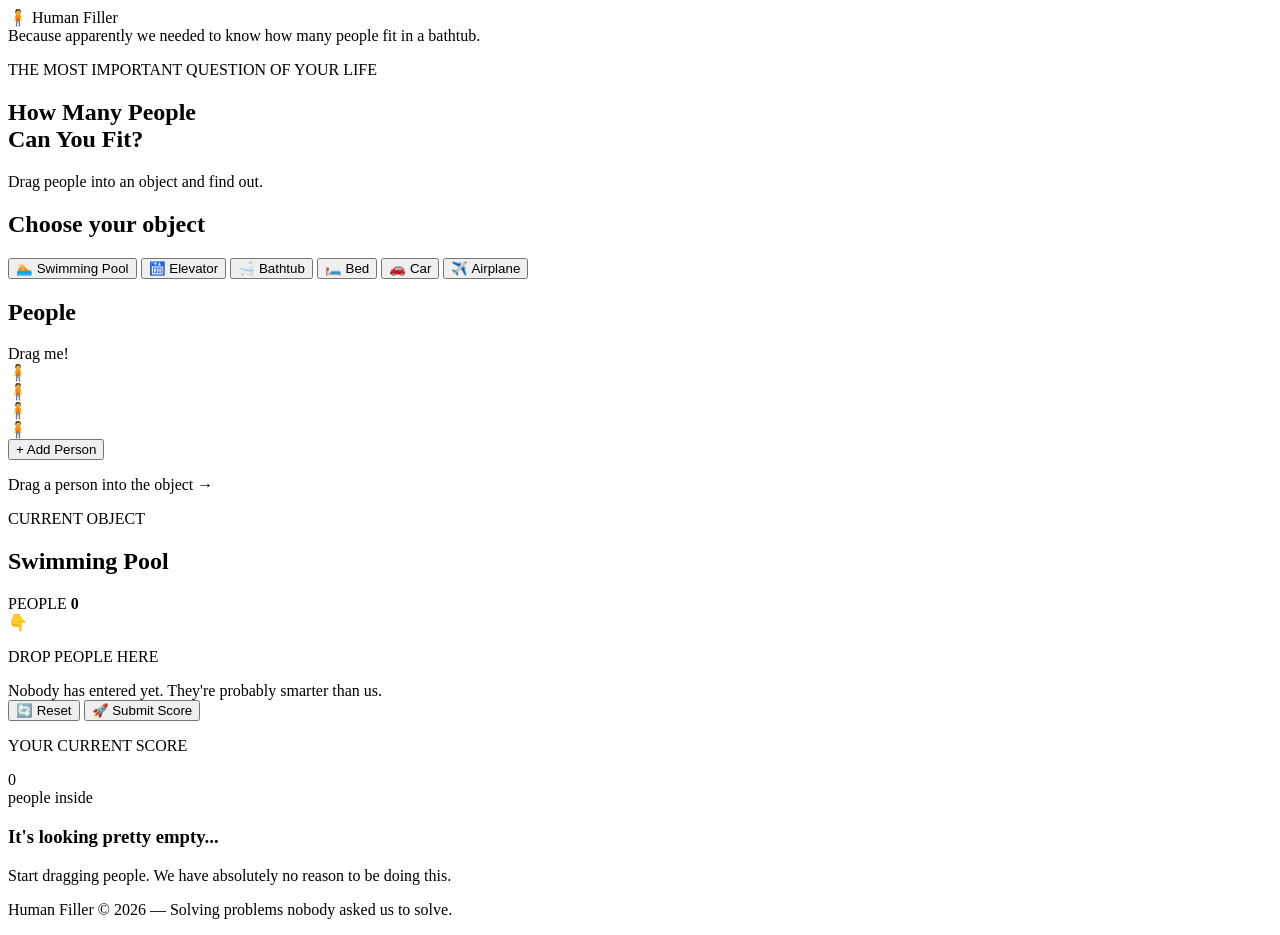
==== frontend/index.html @ 03ae2d6f "html" ====
<!DOCTYPE html>
<html lang="en">

<head>
    <meta charset="UTF-8">
    <meta name="viewport" content="width=device-width, initial-scale=1.0">

    <title>Human Filler</title>

    <!-- Google Font -->
    <link rel="preconnect" href="https://fonts.googleapis.com">
    <link rel="preconnect" href="https://fonts.gstatic.com" crossorigin>
    <link
        href="https://fonts.googleapis.com/css2?family=Baloo+2:wght@400;500;600;700;800&display=swap"
        rel="stylesheet"
    >

    <!-- Our CSS -->
    <link rel="stylesheet" href="css/style.css">
</head>

<body>

    <!-- ================= HEADER ================= -->

    <header class="header">

        <div class="logo">
            🧍 Human Filler
        </div>

        <div class="tagline">
            Because apparently we needed to know how many people fit in a bathtub.
        </div>

    </header>


    <!-- ================= MAIN CONTENT ================= -->

    <main class="main-container">


        <!-- ===== TITLE SECTION ===== -->

        <section class="hero">

            <p class="small-title">THE MOST IMPORTANT QUESTION OF YOUR LIFE</p>

            <h1>
                How Many People<br>
                Can You Fit?
            </h1>

            <p class="subtitle">
                Drag people into an object and find out.
            </p>

        </section>


        <!-- ===== OBJECT SELECTION ===== -->

        <section class="object-selection">

            <h2>Choose your object</h2>

            <div class="object-buttons">

                <button class="object-btn active" data-object="pool">
                    🏊
                    <span>Swimming Pool</span>
                </button>

                <button class="object-btn" data-object="elevator">
                    🛗
                    <span>Elevator</span>
                </button>

                <button class="object-btn" data-object="bathtub">
                    🛁
                    <span>Bathtub</span>
                </button>

                <button class="object-btn" data-object="bed">
                    🛏️
                    <span>Bed</span>
                </button>

                <button class="object-btn" data-object="car">
                    🚗
                    <span>Car</span>
                </button>

                <button class="object-btn" data-object="airplane">
                    ✈️
                    <span>Airplane</span>
                </button>

            </div>

        </section>


        <!-- ===== GAME AREA ===== -->

        <section class="game-area">


            <!-- ===== PEOPLE PANEL ===== -->

            <div class="people-panel">

                <div class="panel-title">

                    <h2>People</h2>

                    <span class="drag-hint">
                        Drag me!
                    </span>

                </div>


                <!-- Person to drag -->

                <div class="people-container">

                    <div class="person draggable" draggable="true">
                        🧍
                    </div>

                    <div class="person draggable" draggable="true">
                        🧍
                    </div>

                    <div class="person draggable" draggable="true">
                        🧍
                    </div>

                    <div class="person draggable" draggable="true">
                        🧍
                    </div>

                </div>


                <!-- Add more people -->

                <button id="addPersonBtn" class="add-person-btn">
                    + Add Person
                </button>

                <p class="panel-info">
                    Drag a person into the object →
                </p>

            </div>


            <!-- ===== OBJECT / DROP AREA ===== -->

            <div class="object-panel">

                <div class="object-header">

                    <div>
                        <p class="object-label">CURRENT OBJECT</p>

                        <h2 id="objectName">
                            Swimming Pool
                        </h2>
                    </div>

                    <div class="capacity">
                        <span>PEOPLE</span>
                        <strong id="peopleCount">0</strong>
                    </div>

                </div>


                <!-- DROP ZONE -->

                <div
                    id="dropZone"
                    class="drop-zone pool"
                >

                    <div class="drop-message">

                        <div class="drop-icon">
                            👇
                        </div>

                        <p>
                            DROP PEOPLE HERE
                        </p>

                    </div>

                </div>


                <!-- Status message -->

                <div id="statusMessage" class="status-message">
                    Nobody has entered yet. They're probably smarter than us.
                </div>


                <!-- Controls -->

                <div class="controls">

                    <button id="resetBtn" class="reset-btn">
                        🔄 Reset
                    </button>

                    <button id="submitBtn" class="submit-btn">
                        🚀 Submit Score
                    </button>

                </div>

            </div>

        </section>


        <!-- ===== SCORE SECTION ===== -->

        <section class="score-section">

            <div class="score-card">

                <p>YOUR CURRENT SCORE</p>

                <div class="big-number" id="score">
                    0
                </div>

                <span>people inside</span>

            </div>


            <div class="score-comment">

                <h3 id="scoreTitle">
                    It's looking pretty empty...
                </h3>

                <p id="scoreDescription">
                    Start dragging people. We have absolutely no reason to be doing this.
                </p>

            </div>

        </section>


    </main>


    <!-- ================= FOOTER ================= -->

    <footer class="footer">

        <p>
            Human Filler © 2026 — Solving problems nobody asked us to solve.
        </p>

    </footer>


    <!-- Our JavaScript -->
    <script src="js/main.js"></script>

</body>

</html>
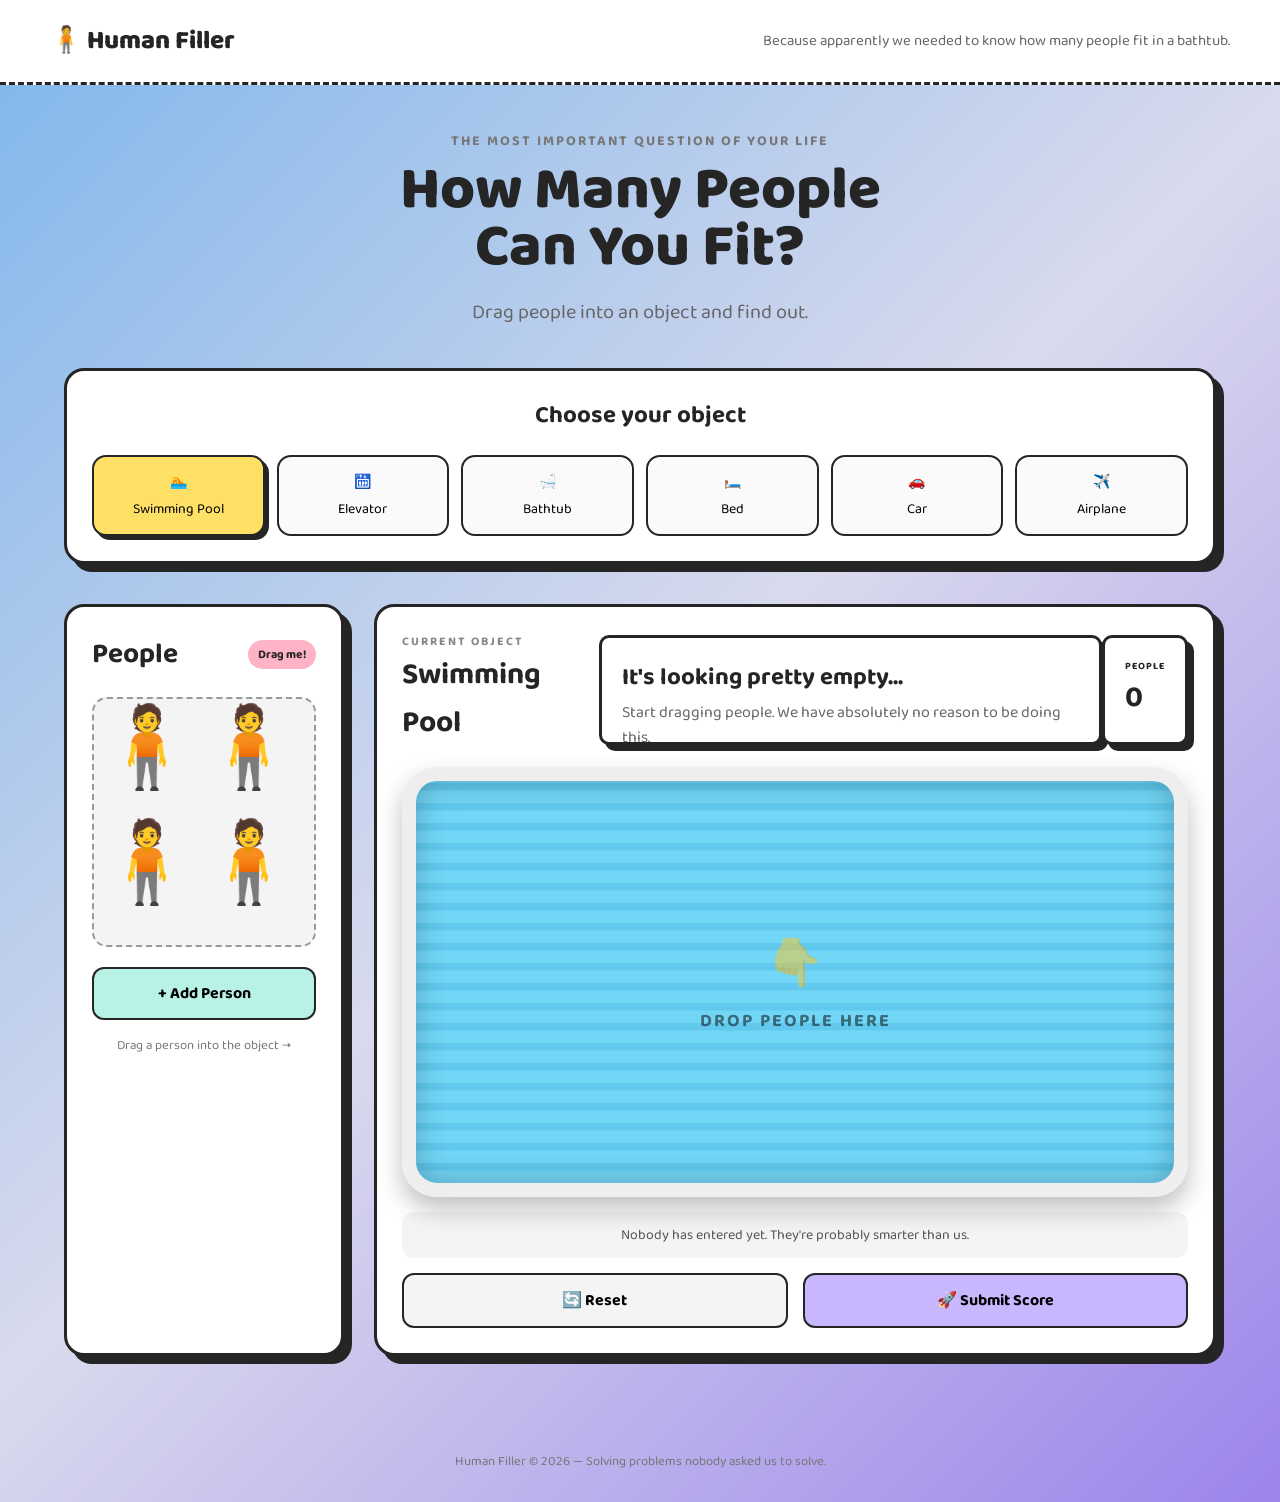
==== commit aa714f6d: "design" ====
--- a/frontend/index.html
+++ b/frontend/index.html
@@ -172,6 +172,17 @@
                         </h2>
                     </div>
 
+            <div class="score-comment">
+
+                <h3 id="scoreTitle">
+                    It's looking pretty empty...
+                </h3>
+
+                <p id="scoreDescription">
+                    Start dragging people. We have absolutely no reason to be doing this.
+                </p>
+
+            </div>
                     <div class="capacity">
                         <span>PEOPLE</span>
                         <strong id="peopleCount">0</strong>
@@ -228,37 +239,7 @@
         </section>
 
 
-        <!-- ===== SCORE SECTION ===== -->
-
-        <section class="score-section">
-
-            <div class="score-card">
-
-                <p>YOUR CURRENT SCORE</p>
-
-                <div class="big-number" id="score">
-                    0
-                </div>
-
-                <span>people inside</span>
-
-            </div>
-
-
-            <div class="score-comment">
-
-                <h3 id="scoreTitle">
-                    It's looking pretty empty...
-                </h3>
-
-                <p id="scoreDescription">
-                    Start dragging people. We have absolutely no reason to be doing this.
-                </p>
-
-            </div>
-
-        </section>
-
+       
 
     </main>
 
--- a/frontend/css/style.css
+++ b/frontend/css/style.css
@@ -0,0 +1,1063 @@
+/* =========================================
+   BASIC RESET
+========================================= */
+
+* {
+    margin: 0;
+    padding: 0;
+    box-sizing: border-box;
+}
+
+body {
+    font-family: 'Baloo 2', cursive;
+    background: linear-gradient(135deg, #7eb6eb, #d9daed, #9c84eb);
+    min-height: 100vh;
+    color: #252525;
+}
+
+
+/* =========================================
+   HEADER
+========================================= */
+
+.header {
+    width: 100%;
+    padding: 20px 50px;
+
+    display: flex;
+    justify-content: space-between;
+    align-items: center;
+
+    background: white;
+    border-bottom: 3px dashed #252525;
+
+    position: relative;
+    z-index: 10;
+}
+
+.logo {
+    font-size: 26px;
+    font-weight: 800;
+}
+
+.tagline {
+    font-size: 15px;
+    color: #666;
+}
+
+
+/* =========================================
+   MAIN CONTAINER
+========================================= */
+
+.main-container {
+    width: 90%;
+    max-width: 1200px;
+    margin: auto;
+    padding: 45px 0;
+}
+
+
+/* =========================================
+   HERO SECTION
+========================================= */
+
+.hero {
+    text-align: center;
+    margin-bottom: 40px;
+}
+
+.small-title {
+    font-size: 14px;
+    font-weight: 700;
+    letter-spacing: 2px;
+    color: #777;
+    margin-bottom: 10px;
+}
+
+.hero h1 {
+    font-size: 60px;
+    line-height: 0.95;
+    font-weight: 800;
+    margin-bottom: 20px;
+}
+
+.subtitle {
+    font-size: 20px;
+    color: #666;
+}
+
+
+/* =========================================
+   OBJECT SELECTION
+========================================= */
+
+.object-selection {
+    background: white;
+    padding: 25px;
+    border: 3px solid #252525;
+    border-radius: 20px;
+
+    box-shadow: 8px 8px 0 #252525;
+
+    margin-bottom: 40px;
+}
+
+.object-selection h2 {
+    text-align: center;
+    margin-bottom: 20px;
+    font-size: 24px;
+}
+
+.object-buttons {
+    display: grid;
+    grid-template-columns: repeat(6, 1fr);
+    gap: 12px;
+}
+
+.object-btn {
+    border: 2px solid #252525;
+    background: #fafafa;
+
+    border-radius: 14px;
+    padding: 14px 8px;
+
+    cursor: pointer;
+
+    display: flex;
+    flex-direction: column;
+    align-items: center;
+    gap: 5px;
+
+    font-family: inherit;
+    font-size: 14px;
+
+    transition: all 0.2s ease;
+}
+
+.object-btn:hover {
+    transform: translateY(-4px);
+    box-shadow: 4px 4px 0 #252525;
+}
+
+.object-btn.active {
+    background: #ffe066;
+    box-shadow: 4px 4px 0 #252525;
+}
+
+.object-btn:first-letter {
+    font-size: 28px;
+}
+
+
+/* =========================================
+   GAME AREA
+========================================= */
+
+.game-area {
+    display: grid;
+    grid-template-columns: 280px 1fr;
+    gap: 30px;
+
+    align-items: stretch;
+}
+
+
+/* =========================================
+   PEOPLE PANEL
+========================================= */
+
+.people-panel {
+    background: white;
+
+    border: 3px solid #252525;
+    border-radius: 20px;
+
+    padding: 25px;
+
+    box-shadow: 8px 8px 0 #252525;
+}
+
+.panel-title {
+    display: flex;
+    justify-content: space-between;
+    align-items: center;
+
+    margin-bottom: 20px;
+}
+
+.panel-title h2 {
+    font-size: 28px;
+}
+
+.drag-hint {
+    background: #ffb3c6;
+    padding: 5px 10px;
+
+    border-radius: 20px;
+
+    font-size: 12px;
+    font-weight: 700;
+}
+
+
+/* =========================================
+   PEOPLE CONTAINER
+========================================= */
+
+.people-container {
+    min-height: 250px;
+
+    display: grid;
+    grid-template-columns: repeat(2, 1fr);
+    gap: 15px;
+
+    padding: 15px;
+
+    background: #f4f4f4;
+
+    border: 2px dashed #999;
+    border-radius: 15px;
+
+    margin-bottom: 20px;
+}
+
+
+/* =========================================
+   PERSON
+========================================= */
+
+.person {
+    width: 75px;
+    height: 75px;
+
+    background: transparent;
+
+    border: none;
+    border: radius 0;;
+
+    display: flex;
+    justify-content: center;
+    align-items: center;
+
+    font-size: 80px;
+
+    cursor: grab;
+
+    user-select: none;
+
+    transition: transform 0.15s ease;
+}
+
+.person:hover {
+    transform: scale(1.1) rotate(-5deg);
+}
+
+.person:active {
+    cursor: grabbing;
+    transform: scale(1.15);
+}
+
+
+/* =========================================
+   ADD PERSON BUTTON
+========================================= */
+
+.add-person-btn {
+    width: 100%;
+
+    padding: 12px;
+
+    border: 2px solid #252525;
+    border-radius: 12px;
+
+    background: #b8f2e6;
+
+    font-family: inherit;
+    font-size: 16px;
+    font-weight: 700;
+
+    cursor: pointer;
+
+    transition: all 0.2s ease;
+}
+
+.add-person-btn:hover {
+    transform: translateY(-3px);
+    box-shadow: 3px 3px 0 #252525;
+}
+
+.panel-info {
+    text-align: center;
+
+    margin-top: 15px;
+
+    font-size: 13px;
+    color: #777;
+}
+
+
+/* =========================================
+   OBJECT PANEL
+========================================= */
+
+.object-panel {
+    background: white;
+
+    border: 3px solid #252525;
+    border-radius: 20px;
+
+    padding: 25px;
+
+    box-shadow: 8px 8px 0 #252525;
+}
+
+
+/* =========================================
+   OBJECT HEADER
+========================================= */
+
+.object-header {
+    display: flex;
+    justify-content: space-between;
+    align-items: center;
+
+    margin-bottom: 20px;
+}
+
+.object-label {
+    font-size: 12px;
+    letter-spacing: 2px;
+    color: #888;
+    font-weight: 700;
+}
+
+.object-header h2 {
+    font-size: 30px;
+}
+
+
+/* =========================================
+   PEOPLE COUNTER
+========================================= */
+
+.capacity {
+
+ background: white;
+
+    border: 3px solid #252525;
+    border-radius: 10px;
+
+    padding: 20px;
+
+    box-shadow: 6px 6px 0 #252525;
+}
+.capacity span {
+    display: block;
+
+    font-size: 10px;
+    font-weight: 700;
+    letter-spacing: 1px;
+}
+
+.capacity strong {
+    font-size: 30px;
+}
+
+/* =========================================
+   DROP ZONE - BASE
+========================================= */
+
+.drop-zone {
+    width: 100%;
+    height: 430px;
+
+    border: 4px dashed #252525;
+    border-radius: 20px;
+
+    position: relative;
+    overflow: hidden;
+
+    display: flex;
+    justify-content: center;
+    align-items: center;
+
+    transition: all 0.3s ease;
+}
+
+
+/* =========================================
+   SWIMMING POOL
+========================================= */
+
+
+.drop-zone.pool {
+    width: 100%;
+    height: 430px;
+
+    margin: auto;
+
+    position: relative;
+    overflow: hidden;
+
+    /* Pool water */
+    background:
+        repeating-linear-gradient(
+            0deg,
+            #65d4f5 0px,
+            #65d4f5 12px,
+            #4fc4e8 13px,
+            #4fc4e8 20px
+        );
+
+    /* Pool edge */
+    border: 14px solid #eeeeee;
+
+    border-radius: 35px;
+
+    /* Depth + raised pool edge */
+    box-shadow:
+        inset 0 0 30px rgba(0, 0, 0, 0.25),
+        0 12px 25px rgba(0, 0, 0, 0.25);
+}
+
+/* =========================================
+   ELEVATOR
+========================================= */
+
+.drop-zone.elevator {
+    width: 280px;
+    height: 430px;
+
+    margin: auto;
+
+    position: relative;
+    overflow: hidden;
+
+    /* Interior of elevator */
+    background:
+        linear-gradient(
+            90deg,
+            #777 0%,
+            #d8d8d8 12%,
+            #f1f1f1 50%,
+            #d8d8d8 88%,
+            #777 100%
+        );
+
+    border: 8px solid #555;
+    border-radius: 10px;
+
+    box-shadow:
+        inset 0 0 30px rgba(0, 0, 0, 0.35),
+        0 10px 20px rgba(0, 0, 0, 0.25);
+}
+
+
+/* Elevator ceiling */
+
+.drop-zone.elevator .drop-icon {
+    position: relative;
+    z-index: 5;
+}
+
+
+/* =========================================
+   BATHTUB
+========================================= */
+
+.drop-zone.bathtub {
+    width: 500px;
+    height: 230px;
+
+    margin: auto;
+
+    /* White ceramic tub */
+    background: linear-gradient(
+        180deg,
+        #ffffff 0%,
+        #f5f5f5 55%,
+        #dcdcdc 100%
+    );
+
+    /* Bathtub shape */
+    border: 8px solid #c8c8c8;
+    border-radius: 90px 90px 35px 35px;
+
+    /* Make it look raised */
+    box-shadow:
+        inset 0 -25px 30px rgba(0, 0, 0, 0.12),
+        0 10px 20px rgba(0, 0, 0, 0.2);
+
+    position: relative;
+}
+
+/* =========================================
+   BED
+========================================= */
+
+.drop-zone.bed {
+    width: 520px;
+    height: 480px;
+
+    margin: auto;
+
+    position: relative;
+    overflow: hidden;
+
+    /* Mattress */
+    background: linear-gradient(
+        180deg,
+        #fff8ff 0%,
+        #ead5f2 70%,
+        #d1afd9 100%
+    );
+
+    border: 10px solid #8b5a72;
+
+    border-radius: 25px 25px 15px 15px;
+
+    box-shadow:
+        inset 0 -20px 25px rgba(0, 0, 0, 0.12),
+        0 12px 20px rgba(0, 0, 0, 0.25);
+}
+
+
+/* Headboard */
+
+.drop-zone.bed::before {
+    content: "";
+
+    position: absolute;
+
+    top: 0;
+    left: 0;
+    right: 0;
+
+    height: 55px;
+
+    background: linear-gradient(
+        180deg,
+        #9d6b82,
+        #75485e
+    );
+
+    border-radius: 15px 15px 5px 5px;
+
+    box-shadow:
+        inset 0 -5px 8px rgba(0, 0, 0, 0.2);
+
+    z-index: 1;
+}
+/* =========================================
+   TWO PILLOWS
+========================================= */
+
+.drop-zone.bed::after {
+    content: "";
+
+    position: absolute;
+
+    top: 80px;
+    left: 50px;
+
+    width: 180px;
+    height: 80px;
+
+    background: linear-gradient(
+        180deg,
+        #ffffff,
+        #ffffff
+    );
+
+    border-radius: 25px;
+
+    box-shadow:
+        225px 0 0 #ffffff,
+        225px 5px 10px rgba(0, 0, 0, 0.15),
+        0 5px 10px rgba(0, 0, 0, 0.15);
+
+    z-index: 1;
+}
+
+/* =========================================
+   CAR
+========================================= */
+
+.drop-zone.car {
+    width: 550px;
+    height: 240px;
+
+    margin: auto;
+
+    position: relative;
+    overflow: hidden;
+
+    /* Car body */
+    background: linear-gradient(
+        180deg,
+        #e53935 0%,
+        #c62828 60%,
+        #8e1b1b 100%
+    );
+
+    border: 6px solid #5f1111;
+
+    border-radius: 100px 100px 35px 35px;
+
+    box-shadow:
+        inset 0 -20px 25px rgba(0, 0, 0, 0.2),
+        0 12px 20px rgba(0, 0, 0, 0.3);
+}
+
+
+/* =========================================
+   TWO CAR WINDOWS
+========================================= */
+
+.drop-zone.car::before {
+    content: "";
+
+    position: absolute;
+
+    top: 25px;
+    left: 105px;
+
+    width: 310px;
+    height: 85px;
+
+    /* Two windows */
+    background:
+        linear-gradient(
+            90deg,
+            #4c91a8 0%,
+            #bdefff 45%,
+            #bdefff 48%,
+            transparent 48%,
+            transparent 52%,
+            #bdefff 52%,
+            #bdefff 55%,
+            #4c91a8 100%
+        );
+
+    border: 5px solid #333;
+
+    border-radius: 55px 55px 10px 10px;
+
+    box-shadow:
+        inset 0 5px 10px rgba(255, 255, 255, 0.5);
+
+    z-index: 2;
+}
+
+
+/* =========================================
+   TWO CAR WHEELS
+========================================= */
+
+.drop-zone.car::after {
+    content: "";
+
+    position: absolute;
+
+    left: 55px;
+    bottom: -20px;
+
+    width: 440px;
+    height: 75px;
+
+    background:
+
+        /* LEFT WHEEL */
+        radial-gradient(
+            circle at 37px 37px,
+            #bdbdbd 0px,
+            #bdbdbd 10px,
+            #444 11px,
+            #444 27px,
+            #111 28px,
+            #111 37px,
+            transparent 38px
+        ),
+
+        /* RIGHT WHEEL */
+        radial-gradient(
+            circle at 402px 37px,
+            #bdbdbd 0px,
+            #bdbdbd 10px,
+            #444 11px,
+            #444 27px,
+            #111 28px,
+            #111 37px,
+            transparent 38px
+        );
+
+    z-index: 3;
+}
+/* =========================================
+   AIRPLANE
+========================================= */
+
+.drop-zone.airplane {
+    width: 650px;
+    max-width: 100%;
+    height: 300px;
+
+    margin: auto;
+
+    position: relative;
+    overflow:hidden;
+
+    /* Airplane body */
+    background: linear-gradient(
+        180deg,
+        #ffffff 0%,
+        #f5f5f5 55%,
+        #d5d5d5 100%
+    );
+
+    border: 6px solid #707070;
+
+    /* Rounded airplane fuselage */
+    border-radius: 150px 150px 45px 45px;
+
+    box-shadow:
+        inset 0 -20px 30px rgba(0, 0, 0, 0.15),
+        0 12px 25px rgba(0, 0, 0, 0.25);
+}
+
+.airplane-window {
+    position: absolute;
+    top: 25px;
+    width: 55px;
+    height: 40px;
+
+    background: linear-gradient(
+        135deg,
+        #d9f7ff,
+        #64b6d1 55%,
+        #347c95
+    );
+
+    border: 4px solid #555;
+    border-radius: 50%;
+
+    box-shadow:
+        inset 3px 3px 5px rgba(255, 255, 255, 0.7);
+
+    z-index: 3;
+}
+
+.window-1 { left: 45px; }
+.window-2 { left: 115px; }
+.window-3 { left: 185px; }
+.window-4 { left: 255px; }
+.window-5 { left: 325px; }
+.window-6 { left: 395px; }
+.window-7 { left: 465px; }
+.window-8 { left: 535px; }
+/* =========================================
+   AIRPLANE AISLE
+========================================= */
+
+.drop-zone.airplane::after {
+    content: "";
+
+    position: absolute;
+
+    top: 95px;
+    bottom: 0;
+
+    left: 50%;
+
+    width: 55px;
+
+    transform: translateX(-50%);
+
+    background:
+        linear-gradient(
+            90deg,
+            #bcbcbc,
+            #eeeeee,
+            #bcbcbc
+        );
+
+    border-left: 2px solid #999;
+    border-right: 2px solid #999;
+
+    z-index: 1;
+}
+
+
+/* =========================================
+   DROP MESSAGE
+========================================= */
+
+.drop-zone.airplane .drop-message {
+    position: relative;
+
+    z-index: 6;
+}
+/* =========================================
+   POOL
+========================================= */
+
+.drop-zone.pool {
+    background:
+        repeating-linear-gradient(
+            0deg,
+            #72d6f7 0px,
+            #72d6f7 12px,
+            #60c9ed 13px,
+            #60c9ed 20px
+        );
+}
+
+
+/* =========================================
+   DROP MESSAGE
+========================================= */
+
+.drop-message {
+    text-align: center;
+
+    color: rgba(0, 0, 0, 0.5);
+
+    pointer-events: none;
+
+    transition: opacity 0.2s ease;
+}
+
+.drop-icon {
+    font-size: 45px;
+    margin-bottom: 5px;
+}
+
+.drop-message p {
+    font-size: 18px;
+    font-weight: 700;
+    letter-spacing: 2px;
+}
+
+
+/* =========================================
+   WHEN DRAGGING OVER DROP ZONE
+========================================= */
+
+.drop-zone.drag-over {
+    transform: scale(1.01);
+
+    border-style: solid;
+
+    box-shadow: inset 0 0 0 5px rgba(255, 255, 255, 0.5);
+}
+
+.drop-zone.drag-over .drop-message {
+    opacity: 0.2;
+}
+
+
+/* =========================================
+   STATUS MESSAGE
+========================================= */
+
+.status-message {
+    margin-top: 15px;
+
+    padding: 12px 15px;
+
+    background: #f4f4f4;
+
+    border-radius: 12px;
+
+    text-align: center;
+
+    font-size: 14px;
+    color: #555;
+}
+
+
+/* =========================================
+   CONTROLS
+========================================= */
+
+.controls {
+    display: flex;
+    gap: 15px;
+
+    margin-top: 15px;
+}
+
+.controls button {
+    flex: 1;
+
+    padding: 13px;
+
+    border: 2px solid #252525;
+    border-radius: 12px;
+
+    font-family: inherit;
+    font-size: 16px;
+    font-weight: 700;
+
+    cursor: pointer;
+
+    transition: all 0.2s ease;
+}
+
+.reset-btn {
+    background: #f4f4f4;
+}
+
+.submit-btn {
+    background: #c8b6ff;
+}
+
+.controls button:hover {
+    transform: translateY(-3px);
+    box-shadow: 4px 4px 0 #252525;
+}
+
+
+/* =========================================
+   SCORE SECTION
+========================================= */
+
+.score-section {
+    margin-top: 40px;
+
+    display: grid;
+    grid-template-columns: 250px 1fr;
+
+    gap: 25px;
+
+    align-items: center;
+}
+
+.score-card {
+    background: #252525;
+    color: white;
+
+    border-radius: 20px;
+
+    padding: 25px;
+
+    text-align: center;
+}
+
+.score-card p {
+    font-size: 12px;
+    letter-spacing: 2px;
+}
+
+.big-number {
+    font-size: 70px;
+    font-weight: 800;
+    line-height: 1;
+    margin: 10px 0;
+}
+
+.score-card span {
+    color: #ccc;
+}
+
+.score-comment {
+    background: white;
+    height: 110px;
+    width: 520px;
+    border: 3px solid #252525;
+    border-radius: 10px;
+
+    padding: 20px;
+
+    box-shadow: 6px 6px 0 #252525;
+}
+
+.score-comment h3 {
+    font-size: 24px;
+    margin-bottom: 3px;
+}
+
+.score-comment p {
+    color: #666;
+}
+
+
+/* =========================================
+   FOOTER
+========================================= */
+
+.footer {
+    text-align: center;
+
+    padding: 30px;
+
+    margin-top: 20px;
+
+    color: #777;
+
+    font-size: 13px;
+}
+
+
+/* =========================================
+   RESPONSIVE DESIGN
+========================================= */
+
+@media (max-width: 900px) {
+
+    .object-buttons {
+        grid-template-columns: repeat(3, 1fr);
+    }
+
+    .game-area {
+        grid-template-columns: 1fr;
+    }
+
+    .people-container {
+        grid-template-columns: repeat(4, 1fr);
+    }
+
+    .score-section {
+        grid-template-columns: 1fr;
+    }
+}
+
+
+@media (max-width: 600px) {
+
+    .header {
+        padding: 15px 20px;
+
+        flex-direction: column;
+        gap: 5px;
+    }
+
+    .tagline {
+        text-align: center;
+    }
+
+    .hero h1 {
+        font-size: 45px;
+    }
+
+    .main-container {
+        width: 94%;
+    }
+
+    .object-buttons {
+        grid-template-columns: repeat(2, 1fr);
+    }
+
+    .people-container {
+        grid-template-columns: repeat(2, 1fr);
+    }
+
+    .drop-zone {
+        height: 350px;
+    }
+
+    .controls {
+        flex-direction: column;
+    }
+}
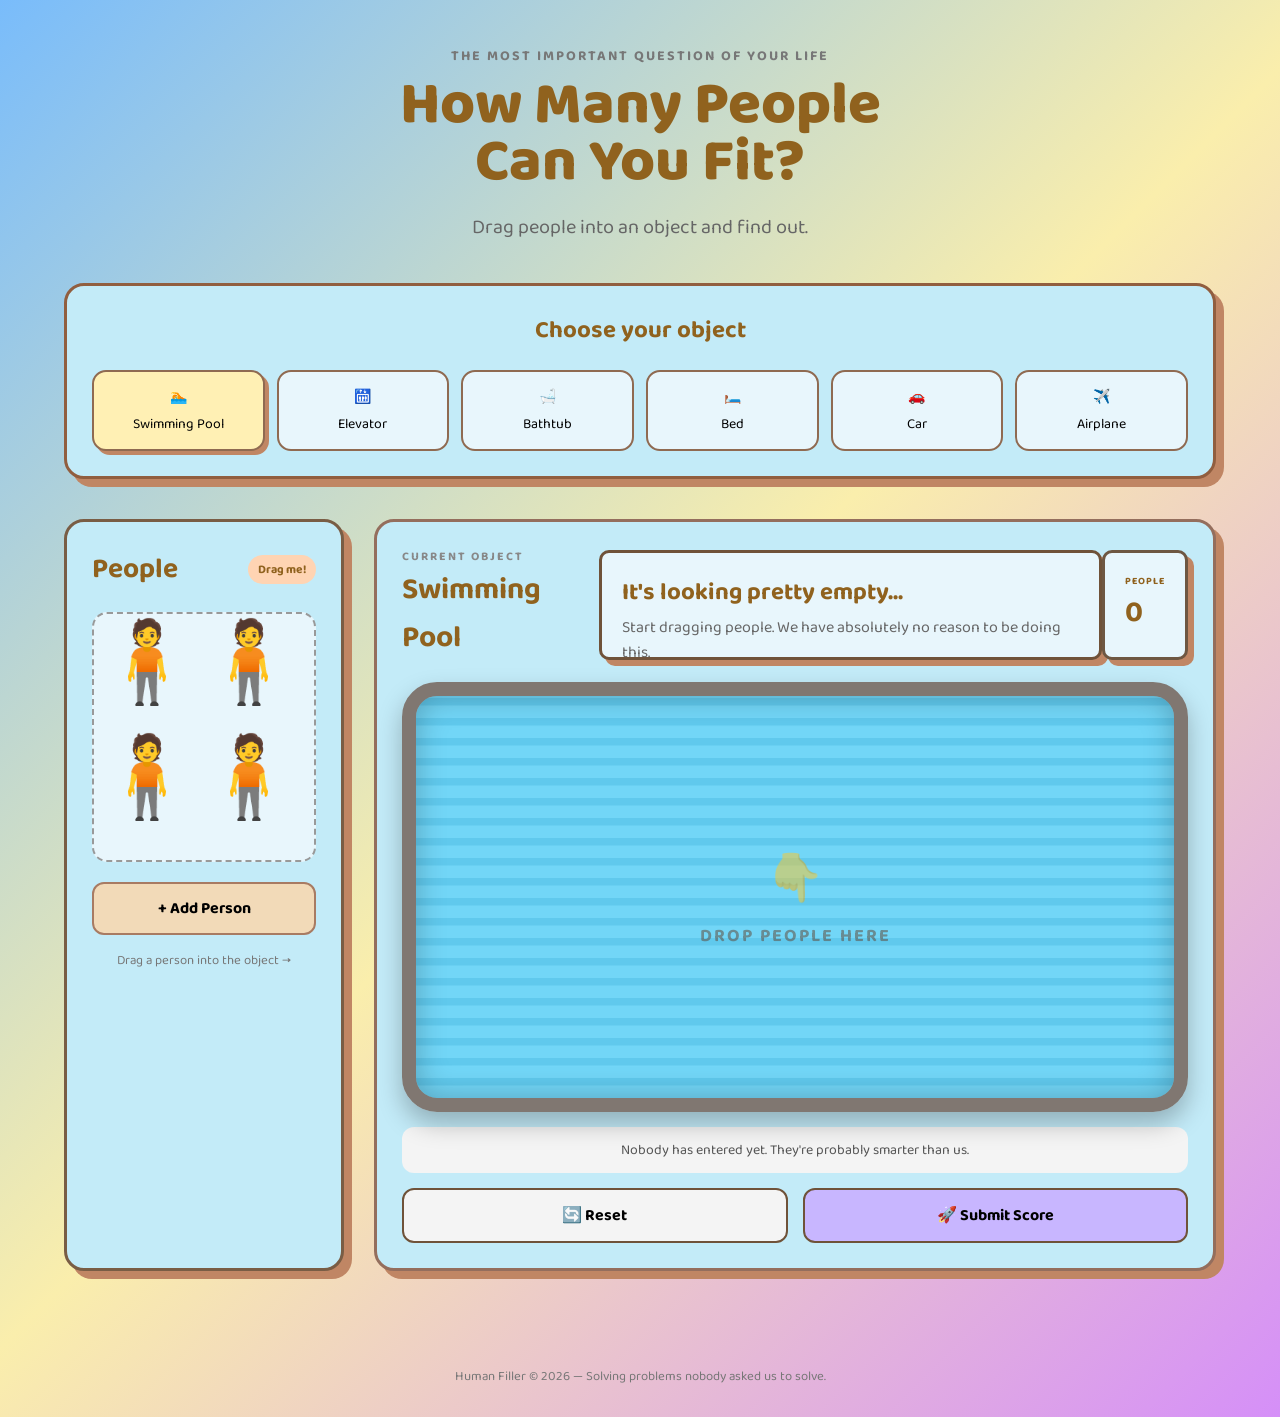
==== commit 4df3520d: "appearance" ====
--- a/frontend/index.html
+++ b/frontend/index.html
@@ -10,6 +10,7 @@
     <!-- Google Font -->
     <link rel="preconnect" href="https://fonts.googleapis.com">
     <link rel="preconnect" href="https://fonts.gstatic.com" crossorigin>
+
     <link
         href="https://fonts.googleapis.com/css2?family=Baloo+2:wght@400;500;600;700;800&display=swap"
         rel="stylesheet"
@@ -23,17 +24,6 @@
 
     <!-- ================= HEADER ================= -->
 
-    <header class="header">
-
-        <div class="logo">
-            🧍 Human Filler
-        </div>
-
-        <div class="tagline">
-            Because apparently we needed to know how many people fit in a bathtub.
-        </div>
-
-    </header>
 
 
     <!-- ================= MAIN CONTENT ================= -->
@@ -45,7 +35,9 @@
 
         <section class="hero">
 
-            <p class="small-title">THE MOST IMPORTANT QUESTION OF YOUR LIFE</p>
+            <p class="small-title">
+                THE MOST IMPORTANT QUESTION OF YOUR LIFE
+            </p>
 
             <h1>
                 How Many People<br>
@@ -122,25 +114,9 @@
                 </div>
 
 
-                <!-- Person to drag -->
+                <!-- People to drag -->
 
                 <div class="people-container">
-
-                    <div class="person draggable" draggable="true">
-                        🧍
-                    </div>
-
-                    <div class="person draggable" draggable="true">
-                        🧍
-                    </div>
-
-                    <div class="person draggable" draggable="true">
-                        🧍
-                    </div>
-
-                    <div class="person draggable" draggable="true">
-                        🧍
-                    </div>
 
                 </div>
 
@@ -165,33 +141,45 @@
                 <div class="object-header">
 
                     <div>
-                        <p class="object-label">CURRENT OBJECT</p>
+
+                        <p class="object-label">
+                            CURRENT OBJECT
+                        </p>
 
                         <h2 id="objectName">
                             Swimming Pool
                         </h2>
-                    </div>
-
-            <div class="score-comment">
-
-                <h3 id="scoreTitle">
-                    It's looking pretty empty...
-                </h3>
-
-                <p id="scoreDescription">
-                    Start dragging people. We have absolutely no reason to be doing this.
-                </p>
-
-            </div>
+
+                    </div>
+
+
+                    <div class="score-comment">
+
+                        <h3 id="scoreTitle">
+                            It's looking pretty empty...
+                        </h3>
+
+                        <p id="scoreDescription">
+                            Start dragging people. We have absolutely no reason to be doing this.
+                        </p>
+
+                    </div>
+
+
                     <div class="capacity">
+
                         <span>PEOPLE</span>
-                        <strong id="peopleCount">0</strong>
-                    </div>
-
-                </div>
-
-
-                <!-- DROP ZONE -->
+
+                        <strong id="peopleCount">
+                            0
+                        </strong>
+
+                    </div>
+
+                </div>
+
+
+                <!-- ===== DROP ZONE ===== -->
 
                 <div
                     id="dropZone"
@@ -238,9 +226,6 @@
 
         </section>
 
-
-       
-
     </main>
 
 
@@ -256,6 +241,7 @@
 
 
     <!-- Our JavaScript -->
+
     <script src="js/main.js"></script>
 
 </body>
--- a/frontend/css/style.css
+++ b/frontend/css/style.css
@@ -10,9 +10,9 @@
 
 body {
     font-family: 'Baloo 2', cursive;
-    background: linear-gradient(135deg, #7eb6eb, #d9daed, #9c84eb);
+    background: linear-gradient(135deg, #79bcfb, #faeeac, #d58ff8);
     min-height: 100vh;
-    color: #252525;
+    color: #90621e;
 }
 
 
@@ -27,9 +27,8 @@
     display: flex;
     justify-content: space-between;
     align-items: center;
-
-    background: white;
-    border-bottom: 3px dashed #252525;
+    background: linear-gradient(135deg, #8ad1f7);
+    border-bottom: 3px dashed #ae5e34;
 
     position: relative;
     z-index: 10;
@@ -42,7 +41,7 @@
 
 .tagline {
     font-size: 15px;
-    color: #666;
+    color: #ac631f;
 }
 
 
@@ -93,12 +92,12 @@
 ========================================= */
 
 .object-selection {
-    background: white;
+    background: #c3ebf8;
     padding: 25px;
-    border: 3px solid #252525;
+    border: 3px solid #915e3f;
     border-radius: 20px;
 
-    box-shadow: 8px 8px 0 #252525;
+    box-shadow: 8px 8px 0 #c08664;
 
     margin-bottom: 40px;
 }
@@ -116,8 +115,8 @@
 }
 
 .object-btn {
-    border: 2px solid #252525;
-    background: #fafafa;
+    border: 2px solid #8f6a51;
+    background: #e8f6fc;
 
     border-radius: 14px;
     padding: 14px 8px;
@@ -137,12 +136,12 @@
 
 .object-btn:hover {
     transform: translateY(-4px);
-    box-shadow: 4px 4px 0 #252525;
+    box-shadow: 4px 4px 0 #c08664;
 }
 
 .object-btn.active {
-    background: #ffe066;
-    box-shadow: 4px 4px 0 #252525;
+    background: #fff0b4;
+    box-shadow: 4px 4px 0 #c08664;
 }
 
 .object-btn:first-letter {
@@ -168,14 +167,14 @@
 ========================================= */
 
 .people-panel {
-    background: white;
-
-    border: 3px solid #252525;
+    background: #c3ebf8;
+
+    border: 3px solid #795d45;
     border-radius: 20px;
 
     padding: 25px;
 
-    box-shadow: 8px 8px 0 #252525;
+    box-shadow: 8px 8px 0 #c08664;
 }
 
 .panel-title {
@@ -191,7 +190,7 @@
 }
 
 .drag-hint {
-    background: #ffb3c6;
+    background: #ffd4b3;
     padding: 5px 10px;
 
     border-radius: 20px;
@@ -214,7 +213,8 @@
 
     padding: 15px;
 
-    background: #f4f4f4;
+    background: #e8f6fc;
+
 
     border: 2px dashed #999;
     border-radius: 15px;
@@ -234,7 +234,7 @@
     background: transparent;
 
     border: none;
-    border: radius 0;;
+    border-radius: 0;
 
     display: flex;
     justify-content: center;
@@ -260,6 +260,33 @@
 
 
 /* =========================================
+   IMPORTANT:
+   PEOPLE INSIDE DROP ZONE
+========================================= */
+
+.drop-zone > .person {
+    position: absolute !important;
+
+    display: flex !important;
+
+    width: 75px !important;
+    height: 75px !important;
+
+    margin: 0 !important;
+    padding: 0 !important;
+
+    flex: none !important;
+
+    z-index: 20;
+
+    background: transparent !important;
+    border: none !important;
+
+    cursor: grab;
+}
+
+
+/* =========================================
    ADD PERSON BUTTON
 ========================================= */
 
@@ -268,10 +295,10 @@
 
     padding: 12px;
 
-    border: 2px solid #252525;
+    border: 2px solid #a87b63;
     border-radius: 12px;
 
-    background: #b8f2e6;
+    background: #f2dab8;
 
     font-family: inherit;
     font-size: 16px;
@@ -284,7 +311,7 @@
 
 .add-person-btn:hover {
     transform: translateY(-3px);
-    box-shadow: 3px 3px 0 #252525;
+    box-shadow: 3px 3px 0 #d6bb6e;
 }
 
 .panel-info {
@@ -302,14 +329,14 @@
 ========================================= */
 
 .object-panel {
-    background: white;
-
-    border: 3px solid #252525;
+    background: #c3ebf8;
+
+    border: 3px solid #946e5d;
     border-radius: 20px;
 
     padding: 25px;
 
-    box-shadow: 8px 8px 0 #252525;
+    box-shadow: 8px 8px 0 #c08664;
 }
 
 
@@ -342,16 +369,15 @@
 ========================================= */
 
 .capacity {
-
- background: white;
-
-    border: 3px solid #252525;
+    background: #e8f6fc;
+    border: 3px solid #6e5742;
     border-radius: 10px;
 
     padding: 20px;
 
-    box-shadow: 6px 6px 0 #252525;
-}
+    box-shadow: 6px 6px 0 #c08664;
+}
+
 .capacity span {
     display: block;
 
@@ -364,6 +390,7 @@
     font-size: 30px;
 }
 
+
 /* =========================================
    DROP ZONE - BASE
 ========================================= */
@@ -372,24 +399,63 @@
     width: 100%;
     height: 430px;
 
-    border: 4px dashed #252525;
+    border: 4px dashed #906e5a;
     border-radius: 20px;
 
     position: relative;
+
     overflow: hidden;
 
-    display: flex;
-    justify-content: center;
-    align-items: center;
+    /*
+       IMPORTANT:
+       Do NOT use flexbox here.
+       The people need to be positioned
+       freely using left/top.
+    */
+    display: block;
 
     transition: all 0.3s ease;
 }
 
 
 /* =========================================
+   DROP MESSAGE
+========================================= */
+
+.drop-message {
+    position: absolute;
+
+    left: 50%;
+    top: 50%;
+
+    transform: translate(-50%, -50%);
+
+    text-align: center;
+
+    color: rgba(94, 66, 47, 0.5);
+
+    pointer-events: none;
+
+    transition: opacity 0.2s ease;
+
+    z-index: 5;
+}
+
+.drop-icon {
+    font-size: 45px;
+    margin-bottom: 5px;
+}
+
+.drop-message p {
+    font-size: 18px;
+    font-weight: 700;
+    letter-spacing: 2px;
+}
+
+
+/* =========================================
    SWIMMING POOL
 ========================================= */
-
 
 .drop-zone.pool {
     width: 100%;
@@ -400,7 +466,6 @@
     position: relative;
     overflow: hidden;
 
-    /* Pool water */
     background:
         repeating-linear-gradient(
             0deg,
@@ -410,17 +475,16 @@
             #4fc4e8 20px
         );
 
-    /* Pool edge */
-    border: 14px solid #eeeeee;
+    border: 14px solid #807771;
 
     border-radius: 35px;
 
-    /* Depth + raised pool edge */
     box-shadow:
         inset 0 0 30px rgba(0, 0, 0, 0.25),
         0 12px 25px rgba(0, 0, 0, 0.25);
 }
 
+
 /* =========================================
    ELEVATOR
 ========================================= */
@@ -434,7 +498,6 @@
     position: relative;
     overflow: hidden;
 
-    /* Interior of elevator */
     background:
         linear-gradient(
             90deg,
@@ -472,7 +535,6 @@
 
     margin: auto;
 
-    /* White ceramic tub */
     background: linear-gradient(
         180deg,
         #ffffff 0%,
@@ -480,11 +542,9 @@
         #dcdcdc 100%
     );
 
-    /* Bathtub shape */
     border: 8px solid #c8c8c8;
     border-radius: 90px 90px 35px 35px;
 
-    /* Make it look raised */
     box-shadow:
         inset 0 -25px 30px rgba(0, 0, 0, 0.12),
         0 10px 20px rgba(0, 0, 0, 0.2);
@@ -492,6 +552,7 @@
     position: relative;
 }
 
+
 /* =========================================
    BED
 ========================================= */
@@ -505,7 +566,6 @@
     position: relative;
     overflow: hidden;
 
-    /* Mattress */
     background: linear-gradient(
         180deg,
         #fff8ff 0%,
@@ -549,6 +609,8 @@
 
     z-index: 1;
 }
+
+
 /* =========================================
    TWO PILLOWS
 ========================================= */
@@ -580,6 +642,7 @@
     z-index: 1;
 }
 
+
 /* =========================================
    CAR
 ========================================= */
@@ -593,7 +656,6 @@
     position: relative;
     overflow: hidden;
 
-    /* Car body */
     background: linear-gradient(
         180deg,
         #e53935 0%,
@@ -626,7 +688,6 @@
     width: 310px;
     height: 85px;
 
-    /* Two windows */
     background:
         linear-gradient(
             90deg,
@@ -668,7 +729,6 @@
 
     background:
 
-        /* LEFT WHEEL */
         radial-gradient(
             circle at 37px 37px,
             #bdbdbd 0px,
@@ -680,7 +740,6 @@
             transparent 38px
         ),
 
-        /* RIGHT WHEEL */
         radial-gradient(
             circle at 402px 37px,
             #bdbdbd 0px,
@@ -694,6 +753,8 @@
 
     z-index: 3;
 }
+
+
 /* =========================================
    AIRPLANE
 ========================================= */
@@ -706,9 +767,8 @@
     margin: auto;
 
     position: relative;
-    overflow:hidden;
-
-    /* Airplane body */
+    overflow: hidden;
+
     background: linear-gradient(
         180deg,
         #ffffff 0%,
@@ -718,7 +778,6 @@
 
     border: 6px solid #707070;
 
-    /* Rounded airplane fuselage */
     border-radius: 150px 150px 45px 45px;
 
     box-shadow:
@@ -726,9 +785,16 @@
         0 12px 25px rgba(0, 0, 0, 0.25);
 }
 
+
+/* =========================================
+   AIRPLANE WINDOWS
+========================================= */
+
 .airplane-window {
     position: absolute;
+
     top: 25px;
+
     width: 55px;
     height: 40px;
 
@@ -740,6 +806,7 @@
     );
 
     border: 4px solid #555;
+
     border-radius: 50%;
 
     box-shadow:
@@ -748,14 +815,39 @@
     z-index: 3;
 }
 
-.window-1 { left: 45px; }
-.window-2 { left: 115px; }
-.window-3 { left: 185px; }
-.window-4 { left: 255px; }
-.window-5 { left: 325px; }
-.window-6 { left: 395px; }
-.window-7 { left: 465px; }
-.window-8 { left: 535px; }
+.window-1 {
+    left: 45px;
+}
+
+.window-2 {
+    left: 115px;
+}
+
+.window-3 {
+    left: 185px;
+}
+
+.window-4 {
+    left: 255px;
+}
+
+.window-5 {
+    left: 325px;
+}
+
+.window-6 {
+    left: 395px;
+}
+
+.window-7 {
+    left: 465px;
+}
+
+.window-8 {
+    left: 535px;
+}
+
+
 /* =========================================
    AIRPLANE AISLE
 ========================================= */
@@ -789,15 +881,20 @@
 }
 
 
-/* =========================================
-   DROP MESSAGE
-========================================= */
+/* Airplane drop message */
 
 .drop-zone.airplane .drop-message {
-    position: relative;
+    position: absolute;
+
+    left: 50%;
+    top: 50%;
+
+    transform: translate(-50%, -50%);
 
     z-index: 6;
 }
+
+
 /* =========================================
    POOL
 ========================================= */
@@ -815,32 +912,6 @@
 
 
 /* =========================================
-   DROP MESSAGE
-========================================= */
-
-.drop-message {
-    text-align: center;
-
-    color: rgba(0, 0, 0, 0.5);
-
-    pointer-events: none;
-
-    transition: opacity 0.2s ease;
-}
-
-.drop-icon {
-    font-size: 45px;
-    margin-bottom: 5px;
-}
-
-.drop-message p {
-    font-size: 18px;
-    font-weight: 700;
-    letter-spacing: 2px;
-}
-
-
-/* =========================================
    WHEN DRAGGING OVER DROP ZONE
 ========================================= */
 
@@ -849,7 +920,8 @@
 
     border-style: solid;
 
-    box-shadow: inset 0 0 0 5px rgba(255, 255, 255, 0.5);
+    box-shadow:
+        inset 0 0 0 5px rgba(255, 255, 255, 0.5);
 }
 
 .drop-zone.drag-over .drop-message {
@@ -873,6 +945,7 @@
     text-align: center;
 
     font-size: 14px;
+
     color: #555;
 }
 
@@ -893,7 +966,7 @@
 
     padding: 13px;
 
-    border: 2px solid #252525;
+    border: 2px solid #6f5239;
     border-radius: 12px;
 
     font-family: inherit;
@@ -915,7 +988,7 @@
 
 .controls button:hover {
     transform: translateY(-3px);
-    box-shadow: 4px 4px 0 #252525;
+    box-shadow: 4px 4px 0 #c08664;
 }
 
 
@@ -935,7 +1008,7 @@
 }
 
 .score-card {
-    background: #252525;
+    background: #6a5335;
     color: white;
 
     border-radius: 20px;
@@ -954,6 +1027,7 @@
     font-size: 70px;
     font-weight: 800;
     line-height: 1;
+
     margin: 10px 0;
 }
 
@@ -962,15 +1036,17 @@
 }
 
 .score-comment {
-    background: white;
+    background: #e8f6fc;
+
     height: 110px;
     width: 520px;
-    border: 3px solid #252525;
+
+    border: 3px solid #6f5239;
     border-radius: 10px;
 
     padding: 20px;
 
-    box-shadow: 6px 6px 0 #252525;
+    box-shadow: 6px 6px 0 #c08664;
 }
 
 .score-comment h3 {
@@ -1030,6 +1106,7 @@
         padding: 15px 20px;
 
         flex-direction: column;
+
         gap: 5px;
     }
 
@@ -1060,4 +1137,87 @@
     .controls {
         flex-direction: column;
     }
+}
+/* =========================================
+   SOFT CONTINUOUS FLOATING EFFECT
+========================================= */
+
+/* Main floating animation */
+
+@keyframes softFloat {
+    0% {
+        transform: translateY(0px);
+    }
+
+    50% {
+        transform: translateY(-6px);
+    }
+
+    100% {
+        transform: translateY(0px);
+    }
+}
+
+
+/* =========================================
+   MAIN CONTAINERS
+========================================= */
+
+.object-selection,
+.people-panel,
+.object-panel {
+    animation: softFloat 3.5s ease-in-out infinite;
+}
+
+
+/* Different timing for each container
+   so they don't move together */
+
+.object-selection {
+    animation-delay: 0s;
+}
+
+.people-panel {
+    animation-delay: 0.7s;
+}
+
+.object-panel {
+    animation-delay: 1.4s;
+}
+
+
+/* =========================================
+   SMALLER FLOATING BOXES
+========================================= */
+
+.capacity,
+.score-comment {
+    animation: softFloat 3s ease-in-out infinite;
+}
+
+
+/* Different timing */
+
+.capacity {
+    animation-delay: 0.4s;
+}
+
+.score-comment {
+    animation-delay: 1s;
+}
+
+
+/* =========================================
+   KEEP DRAG-AND-DROP PEOPLE NORMAL
+========================================= */
+
+.person {
+    animation: none;
+}
+
+
+/* Keep the drop zone stable while dragging */
+
+.drop-zone {
+    animation: none;
 }
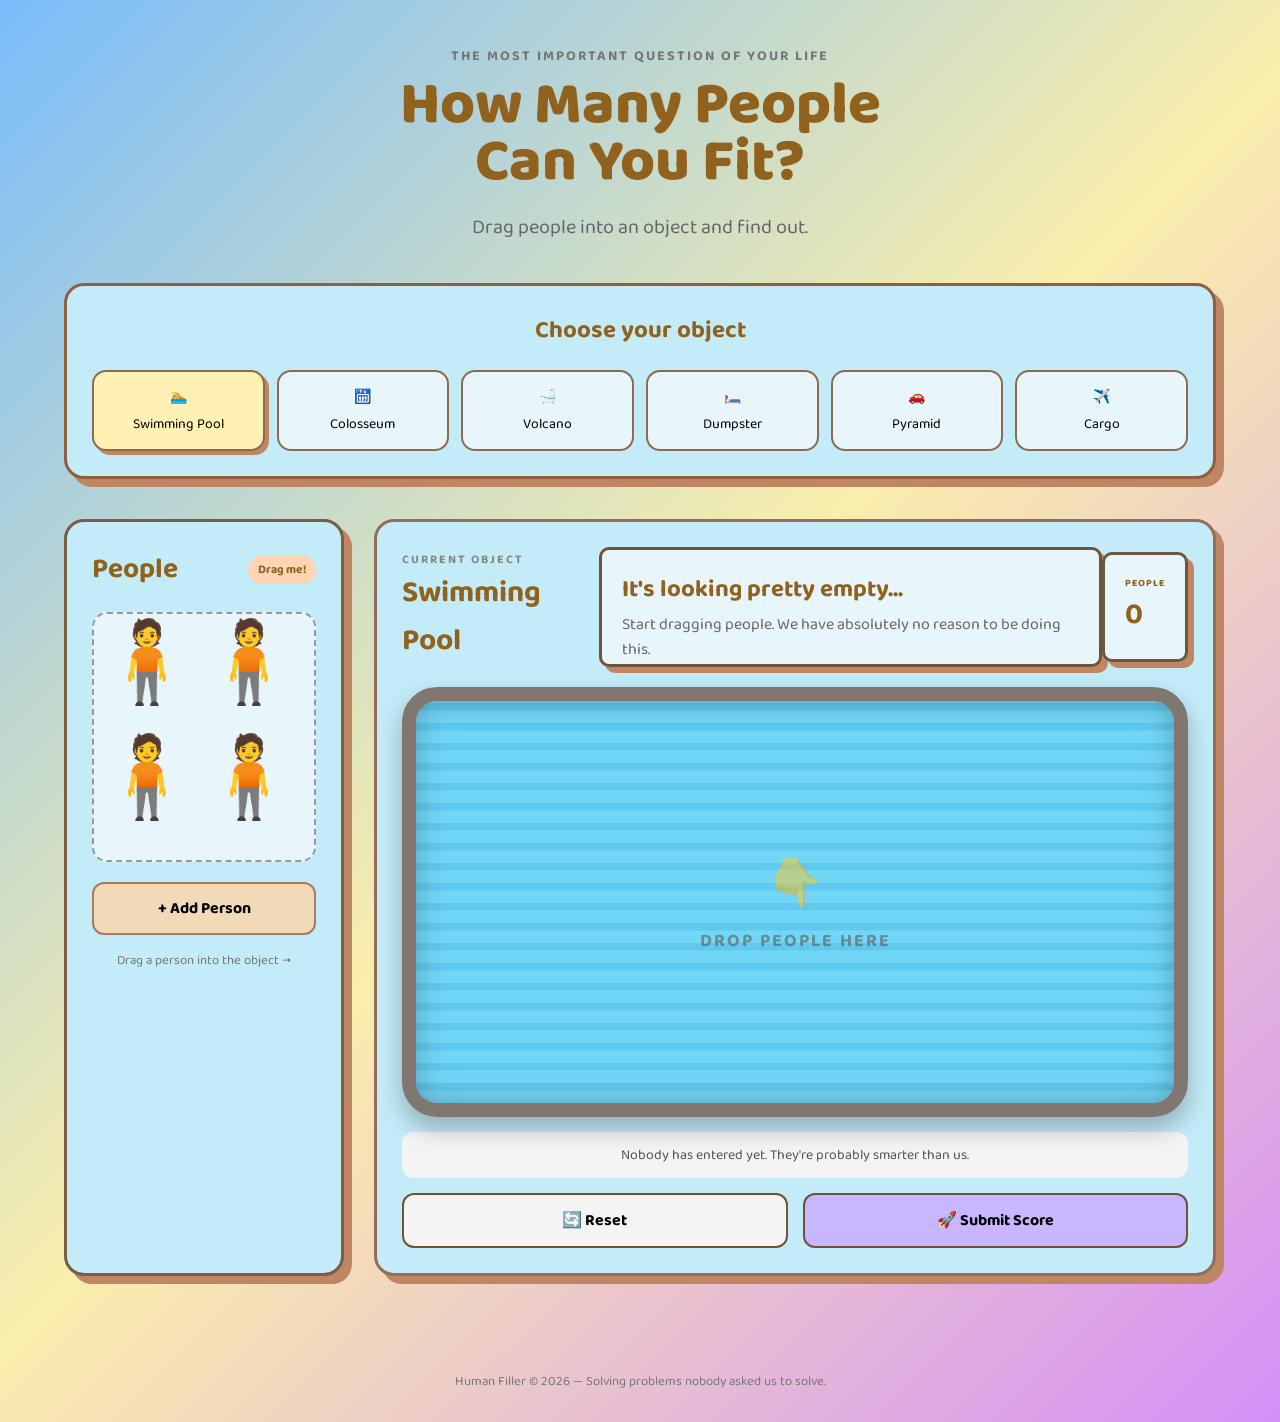
==== commit bd7f8377: "restart" ====
--- a/frontend/index.html
+++ b/frontend/index.html
@@ -66,27 +66,27 @@
 
                 <button class="object-btn" data-object="elevator">
                     🛗
-                    <span>Elevator</span>
+                    <span>Colosseum</span>
                 </button>
 
                 <button class="object-btn" data-object="bathtub">
                     🛁
-                    <span>Bathtub</span>
+                    <span>Volcano</span>
                 </button>
 
                 <button class="object-btn" data-object="bed">
                     🛏️
-                    <span>Bed</span>
+                    <span>Dumpster</span>
                 </button>
 
                 <button class="object-btn" data-object="car">
                     🚗
-                    <span>Car</span>
+                    <span>Pyramid</span>
                 </button>
 
                 <button class="object-btn" data-object="airplane">
                     ✈️
-                    <span>Airplane</span>
+                    <span>Cargo</span>
                 </button>
 
             </div>
--- a/frontend/css/style.css
+++ b/frontend/css/style.css
@@ -484,416 +484,363 @@
         0 12px 25px rgba(0, 0, 0, 0.25);
 }
 
-
-/* =========================================
-   ELEVATOR
-========================================= */
-
-.drop-zone.elevator {
-    width: 280px;
+/* =========================================
+   COLOSSEUM
+========================================= */
+
+.drop-zone.colosseum {
+    width: 650px;
     height: 430px;
-
-    margin: auto;
+    max-width: 100%;
+
+    background:
+        radial-gradient(
+            ellipse at center,
+            #d8c39a 0%,
+            #c1a777 45%,
+            #967a50 100%
+        );
+
+    border: 4px dashed #252525;
+    border-radius: 20px;
 
     position: relative;
     overflow: hidden;
 
+    box-shadow:
+        inset 0 0 35px rgba(0, 0, 0, 0.18),
+        0 10px 25px rgba(0, 0, 0, 0.12);
+}
+
+
+/* Colosseum arches */
+
+.drop-zone.colosseum::before {
+    content: "";
+
+    position: absolute;
+
+    left: 6%;
+    right: 6%;
+    top: 15%;
+
+    height: 65%;
+
+    background:
+        radial-gradient(
+            ellipse 35px 55px at 10% 100%,
+            transparent 98%,
+            #806943 100%
+        );
+
+    opacity: 0.8;
+
+    pointer-events: none;
+}
+
+
+/* Inner arena */
+
+.drop-zone.colosseum::after {
+    content: "";
+
+    position: absolute;
+
+    left: 12%;
+    right: 12%;
+    bottom: 10%;
+
+    height: 28%;
+
+    background:
+        radial-gradient(
+            ellipse,
+            #b99661,
+            #9b794b
+        );
+
+    border-radius: 50%;
+
+    box-shadow:
+        inset 0 5px 15px rgba(0, 0, 0, 0.2);
+
+    pointer-events: none;
+}/* =========================================
+   VOLCANO
+========================================= */
+
+.drop-zone.volcano {
+    width: 650px;
+    height: 430px;
+    max-width: 100%;
+
+    position: relative;
+    overflow: hidden;
+
+    /* Volcano / mountain */
+    background:
+        radial-gradient(
+            ellipse at 50% 15%,
+            #ff6b35 0%,
+            #d94a2b 8%,
+            transparent 9%
+        ),
+        linear-gradient(
+            to bottom,
+            #665044 0%,
+            #554039 45%,
+            #3d302c 100%
+        );
+
+    border: 4px dashed #252525;
+    border-radius: 20px;
+
+    box-shadow:
+        inset 0 0 35px rgba(0, 0, 0, 0.2),
+        0 10px 25px rgba(0, 0, 0, 0.12);
+}
+
+
+/* Volcano crater */
+
+.drop-zone.volcano::before {
+    content: "";
+
+    position: absolute;
+
+    width: 260px;
+    height: 90px;
+
+    left: 50%;
+    top: 12%;
+
+    transform: translateX(-50%);
+
+    background:
+        radial-gradient(
+            ellipse,
+            #241d1b 0%,
+            #3b2923 45%,
+            #684238 70%,
+            #8b5a42 100%
+        );
+
+    border-radius: 50%;
+
+    border: 5px solid #302521;
+
+    box-shadow:
+        inset 0 8px 15px rgba(0, 0, 0, 0.5);
+
+    pointer-events: none;
+}
+
+
+/* Lava at the bottom */
+
+.drop-zone.volcano::after {
+    content: "";
+
+    position: absolute;
+
+    left: 20%;
+    right: 20%;
+    bottom: 5%;
+
+    height: 45px;
+
+    background:
+        radial-gradient(
+            ellipse,
+            #ff9f1c 0%,
+            #ff5a1f 45%,
+            #b82e1e 75%,
+            transparent 100%
+        );
+
+    border-radius: 50%;
+
+    opacity: 0.9;
+
+    pointer-events: none;
+}
+/* =========================================
+   GIANT DUMPSTER
+========================================= */
+
+.drop-zone.dumpster {
+    width: 650px;
+    height: 350px;
+    max-width: 100%;
+
+    /* Dumpster body */
     background:
         linear-gradient(
-            90deg,
-            #777 0%,
-            #d8d8d8 12%,
-            #f1f1f1 50%,
-            #d8d8d8 88%,
-            #777 100%
+            to bottom,
+            #68736d 0%,
+            #59635e 45%,
+            #424a46 100%
         );
 
-    border: 8px solid #555;
-    border-radius: 10px;
-
-    box-shadow:
-        inset 0 0 30px rgba(0, 0, 0, 0.35),
-        0 10px 20px rgba(0, 0, 0, 0.25);
-}
-
-
-/* Elevator ceiling */
-
-.drop-zone.elevator .drop-icon {
-    position: relative;
-    z-index: 5;
-}
-
-
-/* =========================================
-   BATHTUB
-========================================= */
-
-.drop-zone.bathtub {
-    width: 500px;
-    height: 230px;
-
-    margin: auto;
-
-    background: linear-gradient(
-        180deg,
-        #ffffff 0%,
-        #f5f5f5 55%,
-        #dcdcdc 100%
-    );
-
-    border: 8px solid #c8c8c8;
-    border-radius: 90px 90px 35px 35px;
-
-    box-shadow:
-        inset 0 -25px 30px rgba(0, 0, 0, 0.12),
-        0 10px 20px rgba(0, 0, 0, 0.2);
-
-    position: relative;
-}
-
-
-/* =========================================
-   BED
-========================================= */
-
-.drop-zone.bed {
-    width: 520px;
-    height: 480px;
-
-    margin: auto;
+    border: 4px dashed #252525;
+    border-radius: 15px;
 
     position: relative;
     overflow: hidden;
 
-    background: linear-gradient(
-        180deg,
-        #fff8ff 0%,
-        #ead5f2 70%,
-        #d1afd9 100%
-    );
-
-    border: 10px solid #8b5a72;
-
-    border-radius: 25px 25px 15px 15px;
-
     box-shadow:
-        inset 0 -20px 25px rgba(0, 0, 0, 0.12),
-        0 12px 20px rgba(0, 0, 0, 0.25);
-}
-
-
-/* Headboard */
-
-.drop-zone.bed::before {
+        inset 0 0 25px rgba(0, 0, 0, 0.2),
+        0 10px 25px rgba(0, 0, 0, 0.12);
+}
+
+
+/* Dumpster top opening */
+
+.drop-zone.dumpster::before {
     content: "";
 
     position: absolute;
 
-    top: 0;
-    left: 0;
-    right: 0;
-
-    height: 55px;
-
-    background: linear-gradient(
-        180deg,
-        #9d6b82,
-        #75485e
-    );
-
-    border-radius: 15px 15px 5px 5px;
+    left: 5%;
+    right: 5%;
+    top: 8%;
+
+    height: 22%;
+
+    background: #303633;
+
+    border: 3px solid #252525;
+
+    border-radius: 8px;
 
     box-shadow:
-        inset 0 -5px 8px rgba(0, 0, 0, 0.2);
-
-    z-index: 1;
-}
-
-
-/* =========================================
-   TWO PILLOWS
-========================================= */
-
-.drop-zone.bed::after {
+        inset 0 5px 10px rgba(0, 0, 0, 0.4);
+
+    pointer-events: none;
+}
+
+
+/* Dumpster bottom edge */
+
+.drop-zone.dumpster::after {
     content: "";
 
     position: absolute;
 
-    top: 80px;
-    left: 50px;
-
-    width: 180px;
-    height: 80px;
-
-    background: linear-gradient(
-        180deg,
-        #ffffff,
-        #ffffff
-    );
-
-    border-radius: 25px;
+    left: 3%;
+    right: 3%;
+    bottom: 8%;
+
+    height: 12px;
+
+    background: #343a37;
+
+    border-radius: 5px;
 
     box-shadow:
-        225px 0 0 #ffffff,
-        225px 5px 10px rgba(0, 0, 0, 0.15),
-        0 5px 10px rgba(0, 0, 0, 0.15);
-
-    z-index: 1;
-}
-
-
-/* =========================================
-   CAR
-========================================= */
-
-.drop-zone.car {
-    width: 550px;
-    height: 240px;
-
-    margin: auto;
+        0 4px 8px rgba(0, 0, 0, 0.25);
+
+    pointer-events: none;
+}
+/* =========================================
+   VOLCANO
+========================================= */
+
+.drop-zone.volcano {
+    width: 650px;
+    height: 430px;
+    max-width: 100%;
 
     position: relative;
     overflow: hidden;
 
-    background: linear-gradient(
-        180deg,
-        #e53935 0%,
-        #c62828 60%,
-        #8e1b1b 100%
-    );
-
-    border: 6px solid #5f1111;
-
-    border-radius: 100px 100px 35px 35px;
+    /* Volcano / mountain */
+    background:
+        radial-gradient(
+            ellipse at 50% 15%,
+            #ff6b35 0%,
+            #d94a2b 8%,
+            transparent 9%
+        ),
+        linear-gradient(
+            to bottom,
+            #665044 0%,
+            #554039 45%,
+            #3d302c 100%
+        );
+
+    border: 4px dashed #252525;
+    border-radius: 20px;
 
     box-shadow:
-        inset 0 -20px 25px rgba(0, 0, 0, 0.2),
-        0 12px 20px rgba(0, 0, 0, 0.3);
-}
-
-
-/* =========================================
-   TWO CAR WINDOWS
-========================================= */
-
-.drop-zone.car::before {
+        inset 0 0 35px rgba(0, 0, 0, 0.2),
+        0 10px 25px rgba(0, 0, 0, 0.12);
+}
+
+
+/* Volcano crater */
+
+.drop-zone.volcano::before {
     content: "";
 
     position: absolute;
 
-    top: 25px;
-    left: 105px;
-
-    width: 310px;
-    height: 85px;
+    width: 260px;
+    height: 90px;
+
+    left: 50%;
+    top: 12%;
+
+    transform: translateX(-50%);
 
     background:
-        linear-gradient(
-            90deg,
-            #4c91a8 0%,
-            #bdefff 45%,
-            #bdefff 48%,
-            transparent 48%,
-            transparent 52%,
-            #bdefff 52%,
-            #bdefff 55%,
-            #4c91a8 100%
+        radial-gradient(
+            ellipse,
+            #241d1b 0%,
+            #3b2923 45%,
+            #684238 70%,
+            #8b5a42 100%
         );
 
-    border: 5px solid #333;
-
-    border-radius: 55px 55px 10px 10px;
+    border-radius: 50%;
+
+    border: 5px solid #302521;
 
     box-shadow:
-        inset 0 5px 10px rgba(255, 255, 255, 0.5);
-
-    z-index: 2;
-}
-
-
-/* =========================================
-   TWO CAR WHEELS
-========================================= */
-
-.drop-zone.car::after {
+        inset 0 8px 15px rgba(0, 0, 0, 0.5);
+
+    pointer-events: none;
+}
+
+
+/* Lava at the bottom */
+
+.drop-zone.volcano::after {
     content: "";
 
     position: absolute;
 
-    left: 55px;
-    bottom: -20px;
-
-    width: 440px;
-    height: 75px;
+    left: 20%;
+    right: 20%;
+    bottom: 5%;
+
+    height: 45px;
 
     background:
-
         radial-gradient(
-            circle at 37px 37px,
-            #bdbdbd 0px,
-            #bdbdbd 10px,
-            #444 11px,
-            #444 27px,
-            #111 28px,
-            #111 37px,
-            transparent 38px
-        ),
-
-        radial-gradient(
-            circle at 402px 37px,
-            #bdbdbd 0px,
-            #bdbdbd 10px,
-            #444 11px,
-            #444 27px,
-            #111 28px,
-            #111 37px,
-            transparent 38px
+            ellipse,
+            #ff9f1c 0%,
+            #ff5a1f 45%,
+            #b82e1e 75%,
+            transparent 100%
         );
 
-    z-index: 3;
-}
-
-
-/* =========================================
-   AIRPLANE
-========================================= */
-
-.drop-zone.airplane {
-    width: 650px;
-    max-width: 100%;
-    height: 300px;
-
-    margin: auto;
-
-    position: relative;
-    overflow: hidden;
-
-    background: linear-gradient(
-        180deg,
-        #ffffff 0%,
-        #f5f5f5 55%,
-        #d5d5d5 100%
-    );
-
-    border: 6px solid #707070;
-
-    border-radius: 150px 150px 45px 45px;
-
-    box-shadow:
-        inset 0 -20px 30px rgba(0, 0, 0, 0.15),
-        0 12px 25px rgba(0, 0, 0, 0.25);
-}
-
-
-/* =========================================
-   AIRPLANE WINDOWS
-========================================= */
-
-.airplane-window {
-    position: absolute;
-
-    top: 25px;
-
-    width: 55px;
-    height: 40px;
-
-    background: linear-gradient(
-        135deg,
-        #d9f7ff,
-        #64b6d1 55%,
-        #347c95
-    );
-
-    border: 4px solid #555;
-
     border-radius: 50%;
 
-    box-shadow:
-        inset 3px 3px 5px rgba(255, 255, 255, 0.7);
-
-    z-index: 3;
-}
-
-.window-1 {
-    left: 45px;
-}
-
-.window-2 {
-    left: 115px;
-}
-
-.window-3 {
-    left: 185px;
-}
-
-.window-4 {
-    left: 255px;
-}
-
-.window-5 {
-    left: 325px;
-}
-
-.window-6 {
-    left: 395px;
-}
-
-.window-7 {
-    left: 465px;
-}
-
-.window-8 {
-    left: 535px;
-}
-
-
-/* =========================================
-   AIRPLANE AISLE
-========================================= */
-
-.drop-zone.airplane::after {
-    content: "";
-
-    position: absolute;
-
-    top: 95px;
-    bottom: 0;
-
-    left: 50%;
-
-    width: 55px;
-
-    transform: translateX(-50%);
-
-    background:
-        linear-gradient(
-            90deg,
-            #bcbcbc,
-            #eeeeee,
-            #bcbcbc
-        );
-
-    border-left: 2px solid #999;
-    border-right: 2px solid #999;
-
-    z-index: 1;
-}
-
-
-/* Airplane drop message */
-
-.drop-zone.airplane .drop-message {
-    position: absolute;
-
-    left: 50%;
-    top: 50%;
-
-    transform: translate(-50%, -50%);
-
-    z-index: 6;
-}
-
+    opacity: 0.9;
+
+    pointer-events: none;
+}
 
 /* =========================================
    POOL
@@ -1038,7 +985,7 @@
 .score-comment {
     background: #e8f6fc;
 
-    height: 110px;
+    height: 120px;
     width: 520px;
 
     border: 3px solid #6f5239;
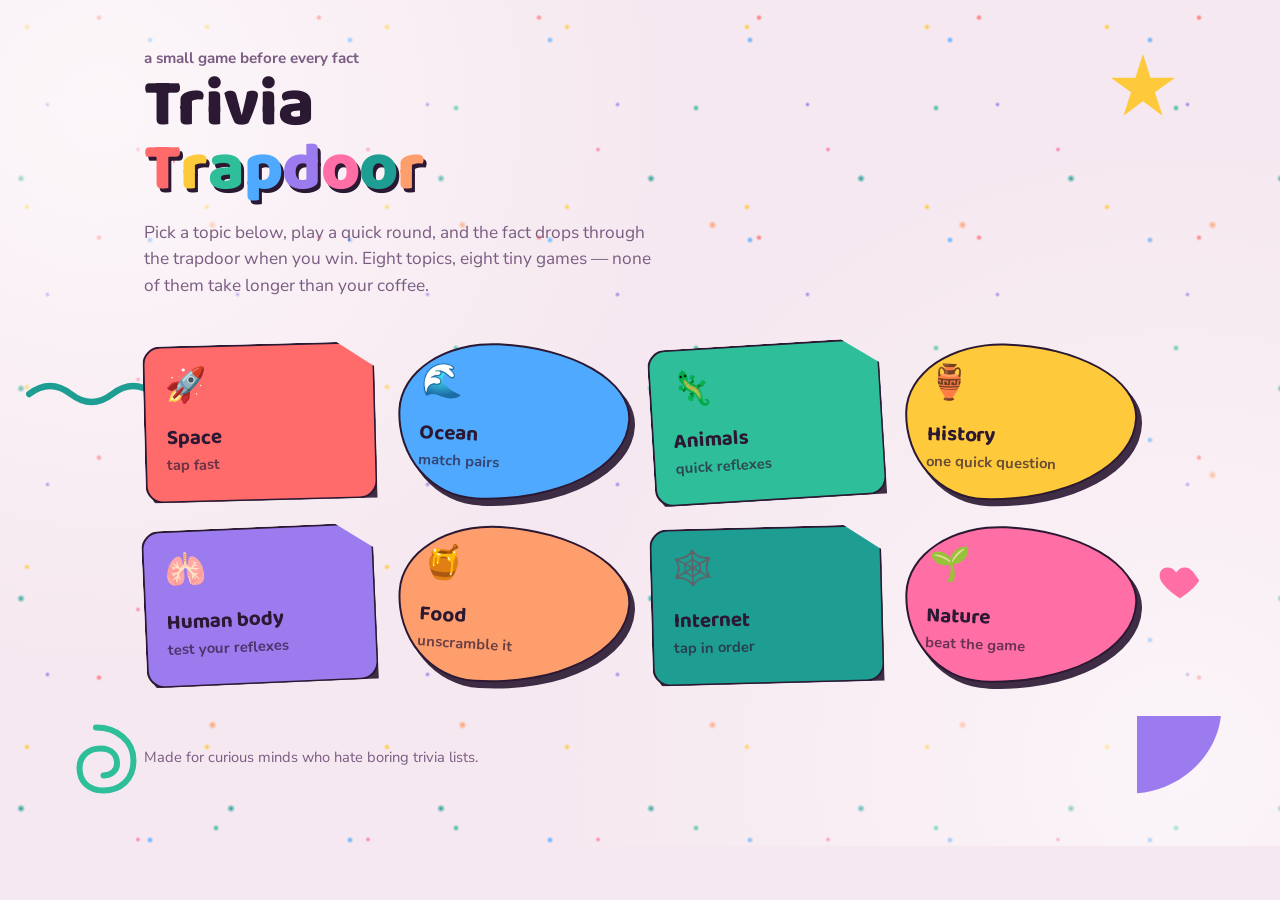
==== commit 4824ac0f: "neww" ====
--- a/frontend/index.html
+++ b/frontend/index.html
@@ -1,249 +1,72 @@
 <!DOCTYPE html>
 <html lang="en">
-
 <head>
-    <meta charset="UTF-8">
-    <meta name="viewport" content="width=device-width, initial-scale=1.0">
-
-    <title>Human Filler</title>
-
-    <!-- Google Font -->
-    <link rel="preconnect" href="https://fonts.googleapis.com">
-    <link rel="preconnect" href="https://fonts.gstatic.com" crossorigin>
-
-    <link
-        href="https://fonts.googleapis.com/css2?family=Baloo+2:wght@400;500;600;700;800&display=swap"
-        rel="stylesheet"
-    >
-
-    <!-- Our CSS -->
-    <link rel="stylesheet" href="css/style.css">
+<meta charset="UTF-8" />
+<meta name="viewport" content="width=device-width, initial-scale=1.0" />
+<title>Trivia Trapdoor — play a game, unlock a fact</title>
+<link rel="preconnect" href="https://fonts.googleapis.com">
+<link rel="preconnect" href="https://fonts.gstatic.com" crossorigin>
+<link href="https://fonts.googleapis.com/css2?family=Baloo+2:wght@500;600;700;800&family=Nunito+Sans:ital,wght@0,400;0,600;0,700;1,700&display=swap" rel="stylesheet">
+<link rel="stylesheet" href="style.css" />
 </head>
-
 <body>
 
-    <!-- ================= HEADER ================= -->
+  <!-- decorative doodles, purely visual -->
+  <svg class="doodle doodle-star" viewBox="0 0 24 24" aria-hidden="true"><path d="M12 0l2.6 8.1H23l-6.9 5 2.6 8.1L12 16.2 5.3 21.2l2.6-8.1L1 8.1h8.4z"/></svg>
+  <svg class="doodle doodle-squiggle" viewBox="0 0 100 20" aria-hidden="true"><path d="M2 10 Q 15 0, 28 10 T 54 10 T 80 10 T 106 10" stroke-width="4" fill="none" stroke-linecap="round"/></svg>
+  <svg class="doodle doodle-blob" viewBox="0 0 200 200" aria-hidden="true"><path d="M45,-58C59,-49,71,-35,75,-19C79,-3,75,15,66,30C57,45,43,57,26,64C9,71,-11,73,-29,67C-47,61,-62,47,-70,29C-78,11,-79,-11,-71,-29C-63,-47,-46,-61,-28,-68C-10,-75,10,-75,27,-68C27,-68,31,-67,45,-58Z" /></svg>
+  <svg class="doodle doodle-sparkle" viewBox="0 0 24 24" aria-hidden="true"><path d="M12 2c.6 3.4 1.6 4.4 5 5-3.4.6-4.4 1.6-5 5-.6-3.4-1.6-4.4-5-5 3.4-.6 4.4-1.6 5-5z"/></svg>
+  <svg class="doodle doodle-heart" viewBox="0 0 24 24" aria-hidden="true"><path d="M12 21s-7.5-4.6-10-9.3C.4 8.4 2 5 5.5 5c2 0 3.4 1 4.5 2.6C11.1 6 12.5 5 14.5 5 18 5 19.6 8.4 22 11.7 19.5 16.4 12 21 12 21z"/></svg>
+  <svg class="doodle doodle-swirl" viewBox="0 0 60 60" aria-hidden="true"><path d="M30 5c14 0 25 9 25 22s-9 20-20 20-16-7-16-15 6-13 14-13 11 5 11 10-4 8-9 8" stroke-width="4" fill="none" stroke-linecap="round"/></svg>
 
+  <div class="wrap">
 
+    <!-- ============ HOME VIEW ============ -->
+    <section id="homeView" class="view">
+      <header class="hero">
+        <p class="kicker">a small game before every fact</p>
+        <h1 class="hero-title">Trivia<br><span class="rainbow-word"><span>T</span><span>r</span><span>a</span><span>p</span><span>d</span><span>o</span><span>o</span><span>r</span></span></h1>
+        <p class="hero-sub">Pick a topic below, play a quick round, and the fact drops through the trapdoor when you win. Eight topics, eight tiny games — none of them take longer than your coffee.</p>
+      </header>
 
-    <!-- ================= MAIN CONTENT ================= -->
+      <div id="factGrid" class="fact-grid" role="list"></div>
 
-    <main class="main-container">
+      <footer class="site-footer">
+        <p>Made for curious minds who hate boring trivia lists.</p>
+      </footer>
+    </section>
 
+    <!-- ============ GAME VIEW ============ -->
+    <section id="gameView" class="view hidden">
+      <button id="backBtn" class="back-btn" type="button">&larr; back to topics</button>
 
-        <!-- ===== TITLE SECTION ===== -->
+      <div id="gamePanel" class="game-panel">
+        <div class="game-panel-head">
+          <span id="gameEmoji" class="game-emoji"></span>
+          <div>
+            <h2 id="gameTitle"></h2>
+            <p id="gameInstructions" class="game-instructions"></p>
+          </div>
+        </div>
 
-        <section class="hero">
+        <div id="gameArea" class="game-area"></div>
 
-            <p class="small-title">
-                THE MOST IMPORTANT QUESTION OF YOUR LIFE
-            </p>
+        <p id="gameStatus" class="game-status" aria-live="polite"></p>
+      </div>
 
-            <h1>
-                How Many People<br>
-                Can You Fit?
-            </h1>
+      <div id="factReveal" class="fact-reveal hidden">
+        <div class="fact-reveal-card">
+          <div class="fact-note">
+            <p class="fact-reveal-label">trapdoor opened</p>
+            <p id="factText" class="fact-text"></p>
+          </div>
+          <button id="nextFactBtn" class="next-btn" type="button">back to topics &rarr;</button>
+        </div>
+      </div>
+    </section>
 
-            <p class="subtitle">
-                Drag people into an object and find out.
-            </p>
+  </div>
 
-        </section>
-
-
-        <!-- ===== OBJECT SELECTION ===== -->
-
-        <section class="object-selection">
-
-            <h2>Choose your object</h2>
-
-            <div class="object-buttons">
-
-                <button class="object-btn active" data-object="pool">
-                    🏊
-                    <span>Swimming Pool</span>
-                </button>
-
-                <button class="object-btn" data-object="elevator">
-                    🛗
-                    <span>Colosseum</span>
-                </button>
-
-                <button class="object-btn" data-object="bathtub">
-                    🛁
-                    <span>Volcano</span>
-                </button>
-
-                <button class="object-btn" data-object="bed">
-                    🛏️
-                    <span>Dumpster</span>
-                </button>
-
-                <button class="object-btn" data-object="car">
-                    🚗
-                    <span>Pyramid</span>
-                </button>
-
-                <button class="object-btn" data-object="airplane">
-                    ✈️
-                    <span>Cargo</span>
-                </button>
-
-            </div>
-
-        </section>
-
-
-        <!-- ===== GAME AREA ===== -->
-
-        <section class="game-area">
-
-
-            <!-- ===== PEOPLE PANEL ===== -->
-
-            <div class="people-panel">
-
-                <div class="panel-title">
-
-                    <h2>People</h2>
-
-                    <span class="drag-hint">
-                        Drag me!
-                    </span>
-
-                </div>
-
-
-                <!-- People to drag -->
-
-                <div class="people-container">
-
-                </div>
-
-
-                <!-- Add more people -->
-
-                <button id="addPersonBtn" class="add-person-btn">
-                    + Add Person
-                </button>
-
-                <p class="panel-info">
-                    Drag a person into the object →
-                </p>
-
-            </div>
-
-
-            <!-- ===== OBJECT / DROP AREA ===== -->
-
-            <div class="object-panel">
-
-                <div class="object-header">
-
-                    <div>
-
-                        <p class="object-label">
-                            CURRENT OBJECT
-                        </p>
-
-                        <h2 id="objectName">
-                            Swimming Pool
-                        </h2>
-
-                    </div>
-
-
-                    <div class="score-comment">
-
-                        <h3 id="scoreTitle">
-                            It's looking pretty empty...
-                        </h3>
-
-                        <p id="scoreDescription">
-                            Start dragging people. We have absolutely no reason to be doing this.
-                        </p>
-
-                    </div>
-
-
-                    <div class="capacity">
-
-                        <span>PEOPLE</span>
-
-                        <strong id="peopleCount">
-                            0
-                        </strong>
-
-                    </div>
-
-                </div>
-
-
-                <!-- ===== DROP ZONE ===== -->
-
-                <div
-                    id="dropZone"
-                    class="drop-zone pool"
-                >
-
-                    <div class="drop-message">
-
-                        <div class="drop-icon">
-                            👇
-                        </div>
-
-                        <p>
-                            DROP PEOPLE HERE
-                        </p>
-
-                    </div>
-
-                </div>
-
-
-                <!-- Status message -->
-
-                <div id="statusMessage" class="status-message">
-                    Nobody has entered yet. They're probably smarter than us.
-                </div>
-
-
-                <!-- Controls -->
-
-                <div class="controls">
-
-                    <button id="resetBtn" class="reset-btn">
-                        🔄 Reset
-                    </button>
-
-                    <button id="submitBtn" class="submit-btn">
-                        🚀 Submit Score
-                    </button>
-
-                </div>
-
-            </div>
-
-        </section>
-
-    </main>
-
-
-    <!-- ================= FOOTER ================= -->
-
-    <footer class="footer">
-
-        <p>
-            Human Filler © 2026 — Solving problems nobody asked us to solve.
-        </p>
-
-    </footer>
-
-
-    <!-- Our JavaScript -->
-
-    <script src="js/main.js"></script>
-
+<script src="script.js"></script>
 </body>
-
 </html>
--- a/frontend/style.css
+++ b/frontend/style.css
@@ -0,0 +1,538 @@
+/* ==========================================================
+   Tokens
+   ========================================================== */
+:root {
+  --bg: #F6E8F0;
+  --paper: #FFFDF9;
+  --ink: #2B1832;
+  --ink-soft: #7A5C82;
+  --line: rgba(43, 24, 50, 0.12);
+
+  --coral:    #FF6B6B;
+  --sky:      #4FA9FF;
+  --mint:     #2FBE9A;
+  --sun:      #FFC93C;
+  --lilac:    #9C7BEE;
+  --peach:    #FF9E6D;
+  --teal:     #1E9E93;
+  --blush:    #FF6FA5;
+
+  --success:  #2FA84F;
+
+  --font-display: "Baloo 2", system-ui, sans-serif;
+  --font-body: "Nunito Sans", system-ui, sans-serif;
+
+  --shadow-hard: 5px 6px 0 rgba(43, 24, 50, 0.9);
+  --shadow-soft: 0 10px 24px rgba(43, 24, 50, 0.12);
+}
+
+@media (prefers-reduced-motion: reduce) {
+  * { animation-duration: 0.001ms !important; animation-iteration-count: 1 !important; transition-duration: 0.001ms !important; }
+}
+
+/* ==========================================================
+   Base
+   ========================================================== */
+* { box-sizing: border-box; }
+
+html, body {
+  margin: 0;
+  padding: 0;
+  background: var(--bg);
+  color: var(--ink);
+  font-family: var(--font-body);
+  overflow-x: hidden;
+}
+
+body {
+  background-image:
+    radial-gradient(circle at 8% 12%, rgba(255,255,255,0.65) 0, transparent 40%),
+    radial-gradient(circle at 92% 85%, rgba(255,255,255,0.55) 0, transparent 45%),
+    radial-gradient(circle at 15% 15%, var(--sun) 0, transparent 1.6%),
+    radial-gradient(circle at 45% 8%,  var(--coral) 0, transparent 1.4%),
+    radial-gradient(circle at 75% 20%, var(--sky) 0, transparent 1.6%),
+    radial-gradient(circle at 90% 45%, var(--mint) 0, transparent 1.4%),
+    radial-gradient(circle at 25% 55%, var(--lilac) 0, transparent 1.6%),
+    radial-gradient(circle at 60% 65%, var(--blush) 0, transparent 1.4%),
+    radial-gradient(circle at 10% 85%, var(--teal) 0, transparent 1.6%),
+    radial-gradient(circle at 85% 90%, var(--peach) 0, transparent 1.4%);
+  background-repeat: repeat, repeat, repeat, repeat, repeat, repeat, repeat, repeat, repeat, repeat;
+  background-size: auto, auto, 180px 180px, 220px 220px, 200px 200px, 240px 240px, 190px 190px, 230px 230px, 210px 210px, 250px 250px;
+  background-attachment: fixed;
+}
+
+h1, h2, h3 { font-family: var(--font-display); margin: 0; }
+
+button { font-family: var(--font-body); cursor: pointer; }
+
+:focus-visible {
+  outline: 3px solid var(--ink);
+  outline-offset: 3px;
+}
+
+.hidden { display: none !important; }
+
+.wrap {
+  max-width: 1040px;
+  margin: 0 auto;
+  padding: 48px 24px 64px;
+  position: relative;
+}
+
+/* ==========================================================
+   Decorative doodles (single load-in moment, no scroll motion)
+   ========================================================== */
+.doodle {
+  position: fixed;
+  fill: var(--ink);
+  opacity: 0.16;
+  pointer-events: none;
+  z-index: 0;
+  animation: doodle-in 900ms ease-out both;
+}
+.doodle-star     { width: 70px;  top: 6%;   right: 8%;  fill: var(--sun);   opacity: 0.5;  animation-delay: 100ms; }
+.doodle-squiggle { width: 160px; stroke: var(--teal); fill: none; top: 42%; left: 2%; opacity: 0.35; animation-delay: 260ms; }
+.doodle-blob     { width: 220px; bottom: -4%; right: -6%; fill: var(--lilac); opacity: 0.18; animation-delay: 60ms; }
+.doodle-sparkle  { width: 40px;  top: 16%;  left: 12%; fill: var(--coral); opacity: 0.55; animation-delay: 180ms; }
+.doodle-heart    { width: 46px;  top: 62%;  right: 6%; fill: var(--blush); opacity: 0.4;  animation-delay: 320ms; }
+.doodle-swirl    { width: 90px;  bottom: 10%; left: 4%; stroke: var(--mint); fill: none; opacity: 0.4; animation-delay: 220ms; }
+
+@keyframes doodle-in {
+  from { opacity: 0; transform: scale(0.6) rotate(-8deg); }
+  to   { opacity: inherit; transform: scale(1) rotate(0deg); }
+}
+
+/* ==========================================================
+   Hero
+   ========================================================== */
+.hero { max-width: 640px; margin-bottom: 44px; position: relative; z-index: 1; }
+
+.kicker {
+  font-size: 0.95rem;
+  color: var(--ink-soft);
+  margin: 0 0 6px;
+  font-weight: 700;
+}
+
+.hero-title {
+  font-size: clamp(2.6rem, 7vw, 4.2rem);
+  line-height: 0.95;
+  font-weight: 800;
+  letter-spacing: -0.01em;
+  animation: title-wobble 700ms cubic-bezier(.34,1.56,.64,1) both;
+}
+.rainbow-word span {
+  display: inline-block;
+  text-shadow: 3px 4px 0 var(--ink);
+}
+.rainbow-word span:nth-child(8n+1) { color: var(--coral); }
+.rainbow-word span:nth-child(8n+2) { color: var(--sun); }
+.rainbow-word span:nth-child(8n+3) { color: var(--mint); }
+.rainbow-word span:nth-child(8n+4) { color: var(--sky); }
+.rainbow-word span:nth-child(8n+5) { color: var(--lilac); }
+.rainbow-word span:nth-child(8n+6) { color: var(--blush); }
+.rainbow-word span:nth-child(8n+7) { color: var(--teal); }
+.rainbow-word span:nth-child(8n+8) { color: var(--peach); }
+
+@keyframes title-wobble {
+  0%   { opacity: 0; transform: translateY(18px) rotate(-3deg); }
+  60%  { opacity: 1; transform: translateY(-3px) rotate(1deg); }
+  100% { opacity: 1; transform: translateY(0) rotate(0); }
+}
+
+.hero-sub {
+  margin-top: 18px;
+  font-size: 1.08rem;
+  line-height: 1.55;
+  color: var(--ink-soft);
+  max-width: 52ch;
+}
+
+/* ==========================================================
+   Fact grid + sticker cards
+   ========================================================== */
+.fact-grid {
+  position: relative;
+  z-index: 1;
+  display: grid;
+  grid-template-columns: repeat(auto-fill, minmax(220px, 1fr));
+  gap: 26px 22px;
+  padding-bottom: 8px;
+}
+
+.fact-card {
+  --tilt: 0deg;
+  border: none;
+  background: var(--card-color, var(--coral));
+  color: var(--ink);
+  padding: 22px 20px 26px;
+  text-align: left;
+  min-height: 148px;
+  display: flex;
+  flex-direction: column;
+  justify-content: space-between;
+  gap: 18px;
+  box-shadow: var(--shadow-hard);
+  border: 2.5px solid var(--ink);
+  transform: rotate(var(--tilt));
+  transition: transform 180ms ease, box-shadow 180ms ease;
+}
+
+.fact-card.shape-fold {
+  border-radius: 18px;
+  clip-path: polygon(0 0, 84% 0, 100% 16%, 100% 100%, 0 100%);
+}
+.fact-card.shape-blob {
+  border-radius: 42% 58% 65% 35% / 45% 45% 55% 55%;
+}
+
+.fact-card:hover, .fact-card:focus-visible {
+  transform: rotate(0deg) translateY(-4px);
+  box-shadow: 7px 9px 0 rgba(43, 24, 50, 0.9);
+}
+
+.fact-card:active {
+  transform: rotate(0deg) translateY(0px);
+  box-shadow: 2px 3px 0 rgba(43, 24, 50, 0.9);
+}
+
+.fact-card-emoji { font-size: 2.1rem; line-height: 1; }
+
+.fact-card-title {
+  font-family: var(--font-display);
+  font-size: 1.3rem;
+  font-weight: 700;
+  margin: 0;
+}
+
+.fact-card-sub {
+  font-size: 0.92rem;
+  font-weight: 700;
+  color: var(--ink);
+  opacity: 0.7;
+  margin: 0;
+}
+
+/* ==========================================================
+   Footer
+   ========================================================== */
+.site-footer {
+  margin-top: 56px;
+  color: var(--ink-soft);
+  font-size: 0.92rem;
+  position: relative;
+  z-index: 1;
+}
+
+/* ==========================================================
+   Game view
+   ========================================================== */
+.back-btn {
+  background: none;
+  border: none;
+  color: var(--ink);
+  font-weight: 700;
+  font-size: 1rem;
+  padding: 8px 4px;
+  margin-bottom: 18px;
+}
+.back-btn:hover { text-decoration: underline; }
+
+.game-panel {
+  background: var(--paper);
+  border: 2.5px solid var(--ink);
+  border-radius: 26px;
+  box-shadow: var(--shadow-hard);
+  padding: 30px 30px 34px;
+  max-width: 620px;
+  margin: 0 auto;
+  animation: panel-in 380ms cubic-bezier(.34,1.56,.64,1) both;
+}
+
+@keyframes panel-in {
+  from { opacity: 0; transform: translateY(14px) scale(0.98); }
+  to   { opacity: 1; transform: translateY(0) scale(1); }
+}
+
+.game-panel-head {
+  display: flex;
+  align-items: flex-start;
+  gap: 16px;
+  border-bottom: 2px dashed var(--line);
+  padding-bottom: 18px;
+  margin-bottom: 22px;
+}
+
+.game-emoji {
+  font-size: 2.4rem;
+  background: var(--topic-color, var(--sun));
+  border: 2.5px solid var(--ink);
+  border-radius: 16px;
+  width: 60px;
+  height: 60px;
+  display: flex;
+  align-items: center;
+  justify-content: center;
+  flex: none;
+}
+
+.game-panel-head h2 { font-size: 1.5rem; margin-bottom: 4px; }
+
+.game-instructions {
+  margin: 0;
+  color: var(--ink-soft);
+  font-size: 0.98rem;
+  line-height: 1.4;
+}
+
+.game-area {
+  min-height: 160px;
+  display: flex;
+  flex-direction: column;
+  align-items: center;
+  justify-content: center;
+  gap: 14px;
+}
+
+.game-status {
+  min-height: 1.4em;
+  text-align: center;
+  font-weight: 700;
+  color: var(--ink-soft);
+  margin: 14px 0 0;
+}
+
+/* generic action button used inside games — tinted per topic */
+.game-btn {
+  font-family: var(--font-display);
+  font-weight: 700;
+  font-size: 1.05rem;
+  color: var(--ink);
+  background: var(--topic-color, var(--sun));
+  border: 2.5px solid var(--ink);
+  border-radius: 14px;
+  padding: 12px 26px;
+  box-shadow: var(--shadow-hard);
+  transition: transform 120ms ease, box-shadow 120ms ease;
+}
+.game-btn:hover { transform: translateY(-2px); }
+.game-btn:active { transform: translateY(1px); box-shadow: 2px 3px 0 rgba(43,24,50,0.9); }
+.game-btn:disabled { opacity: 0.5; cursor: not-allowed; transform: none; }
+
+.game-btn.small { padding: 8px 16px; font-size: 0.95rem; border-radius: 10px; }
+
+/* ---- speed tapper ---- */
+.tapper-count { font-family: var(--font-display); font-size: 3rem; }
+.tapper-timer { color: var(--ink-soft); font-weight: 700; }
+
+/* ---- memory match ---- */
+.memory-grid {
+  display: grid;
+  grid-template-columns: repeat(3, 72px);
+  gap: 12px;
+}
+.memory-tile {
+  width: 72px;
+  height: 72px;
+  border: 2.5px solid var(--ink);
+  border-radius: 14px;
+  background: var(--topic-color, var(--sky));
+  font-size: 1.8rem;
+  display: flex;
+  align-items: center;
+  justify-content: center;
+  box-shadow: 3px 4px 0 rgba(43,24,50,0.8);
+  transition: transform 150ms ease;
+}
+.memory-tile.flipped, .memory-tile.matched { background: var(--paper); }
+.memory-tile.matched { opacity: 0.55; box-shadow: none; border-style: dashed; }
+.memory-tile:not(.flipped):not(.matched):hover { transform: translateY(-2px); }
+
+/* ---- whack a critter ---- */
+.mole-grid {
+  display: grid;
+  grid-template-columns: repeat(3, 78px);
+  gap: 12px;
+}
+.mole-hole {
+  width: 78px;
+  height: 78px;
+  border-radius: 50%;
+  border: 2.5px solid var(--ink);
+  background: #E4D3C6;
+  background: color-mix(in srgb, var(--topic-color, var(--mint)) 30%, #fff);
+  display: flex;
+  align-items: center;
+  justify-content: center;
+  font-size: 2rem;
+  overflow: hidden;
+}
+.mole-hole .critter {
+  transform: scale(0);
+  transition: transform 120ms ease;
+}
+.mole-hole.up .critter { transform: scale(1); }
+
+/* ---- quiz ---- */
+.quiz-question { font-weight: 700; font-size: 1.1rem; text-align: center; margin-bottom: 4px; }
+.quiz-options { display: grid; gap: 10px; width: 100%; max-width: 380px; }
+.quiz-option {
+  font-family: var(--font-body);
+  font-weight: 700;
+  text-align: left;
+  background: var(--paper);
+  border: 2.5px solid var(--ink);
+  border-radius: 12px;
+  padding: 10px 16px;
+}
+.quiz-option:hover { background: var(--sun); }
+.quiz-option.correct { background: var(--success); color: white; }
+.quiz-option.wrong { background: var(--coral); color: white; }
+
+/* ---- reflex ---- */
+.reflex-box {
+  width: 220px;
+  height: 130px;
+  border: 2.5px solid var(--ink);
+  border-radius: 18px;
+  display: flex;
+  align-items: center;
+  justify-content: center;
+  font-family: var(--font-display);
+  font-weight: 700;
+  font-size: 1.1rem;
+  text-align: center;
+  padding: 10px;
+  background: #E4D3C6;
+  background: color-mix(in srgb, var(--topic-color, var(--lilac)) 30%, #fff);
+  transition: background 120ms ease;
+}
+.reflex-box.go { background: var(--success); color: white; }
+.reflex-box.early { background: var(--coral); color: white; }
+
+/* ---- word scramble ---- */
+.scramble-word {
+  font-family: var(--font-display);
+  font-size: 2.4rem;
+  letter-spacing: 0.12em;
+  font-weight: 700;
+}
+.scramble-input {
+  font-family: var(--font-body);
+  font-size: 1.1rem;
+  padding: 10px 14px;
+  border: 2.5px solid var(--ink);
+  border-radius: 12px;
+  text-align: center;
+  width: 200px;
+}
+
+/* ---- sequence tap ---- */
+.seq-grid {
+  display: grid;
+  grid-template-columns: repeat(3, 66px);
+  gap: 10px;
+}
+.seq-tile {
+  width: 66px;
+  height: 66px;
+  border: 2.5px solid var(--ink);
+  border-radius: 12px;
+  background: var(--topic-color, var(--teal));
+  color: white;
+  font-family: var(--font-display);
+  font-size: 1.4rem;
+  font-weight: 700;
+  box-shadow: 3px 4px 0 rgba(43,24,50,0.8);
+}
+.seq-tile.done { background: var(--paper); color: var(--ink); opacity: 0.5; box-shadow: none; }
+
+/* ---- rock paper scissors ---- */
+.rps-row { display: flex; gap: 14px; }
+.rps-btn { font-size: 2.2rem; padding: 14px 18px; }
+.rps-result { display: flex; gap: 30px; align-items: center; justify-content: center; font-size: 2.6rem; }
+.rps-vs { font-family: var(--font-display); font-size: 1.2rem; color: var(--ink-soft); }
+
+/* ==========================================================
+   Fact reveal
+   ========================================================== */
+.fact-reveal {
+  max-width: 620px;
+  margin: 26px auto 0;
+  animation: reveal-in 420ms cubic-bezier(.34,1.56,.64,1) both;
+}
+
+@keyframes reveal-in {
+  from { opacity: 0; transform: translateY(16px) scale(0.96); }
+  to   { opacity: 1; transform: translateY(0) scale(1); }
+}
+
+.fact-reveal-card {
+  background: var(--topic-color, var(--sun));
+  border: 2.5px solid var(--ink);
+  border-radius: 22px;
+  box-shadow: var(--shadow-hard);
+  padding: 26px 28px;
+  text-align: center;
+  position: relative;
+  overflow: visible;
+}
+
+.confetti-bit {
+  position: absolute;
+  top: 50%;
+  left: 50%;
+  width: 10px;
+  height: 10px;
+  border-radius: 3px;
+  pointer-events: none;
+  animation: confetti-pop 900ms ease-out forwards;
+}
+
+@keyframes confetti-pop {
+  from { transform: translate(-50%, -50%) rotate(0deg) scale(1); opacity: 1; }
+  to   { transform: translate(var(--x), var(--y)) rotate(var(--r)) scale(0.6); opacity: 0; }
+}
+
+.fact-note {
+  background: var(--paper);
+  border: 2.5px dashed var(--ink);
+  border-radius: 16px;
+  padding: 18px 20px;
+  margin-bottom: 18px;
+  transform: rotate(-0.6deg);
+}
+
+.fact-reveal-label {
+  margin: 0 0 8px;
+  font-weight: 700;
+  color: var(--ink-soft);
+}
+
+.fact-text {
+  font-family: var(--font-display);
+  font-size: 1.3rem;
+  line-height: 1.4;
+  margin: 0;
+  color: var(--ink);
+}
+
+.next-btn {
+  background: var(--paper);
+  border: 2.5px solid var(--ink);
+  border-radius: 14px;
+  padding: 10px 22px;
+  font-weight: 700;
+  font-family: var(--font-display);
+}
+.next-btn:hover { transform: translateY(-2px); }
+
+/* ==========================================================
+   Responsive
+   ========================================================== */
+@media (max-width: 480px) {
+  .wrap { padding: 32px 16px 48px; }
+  .memory-grid, .mole-grid { grid-template-columns: repeat(3, 1fr); }
+  .memory-tile, .mole-hole, .seq-tile { width: 100%; aspect-ratio: 1; height: auto; }
+  .rps-row { flex-wrap: wrap; justify-content: center; }
+}
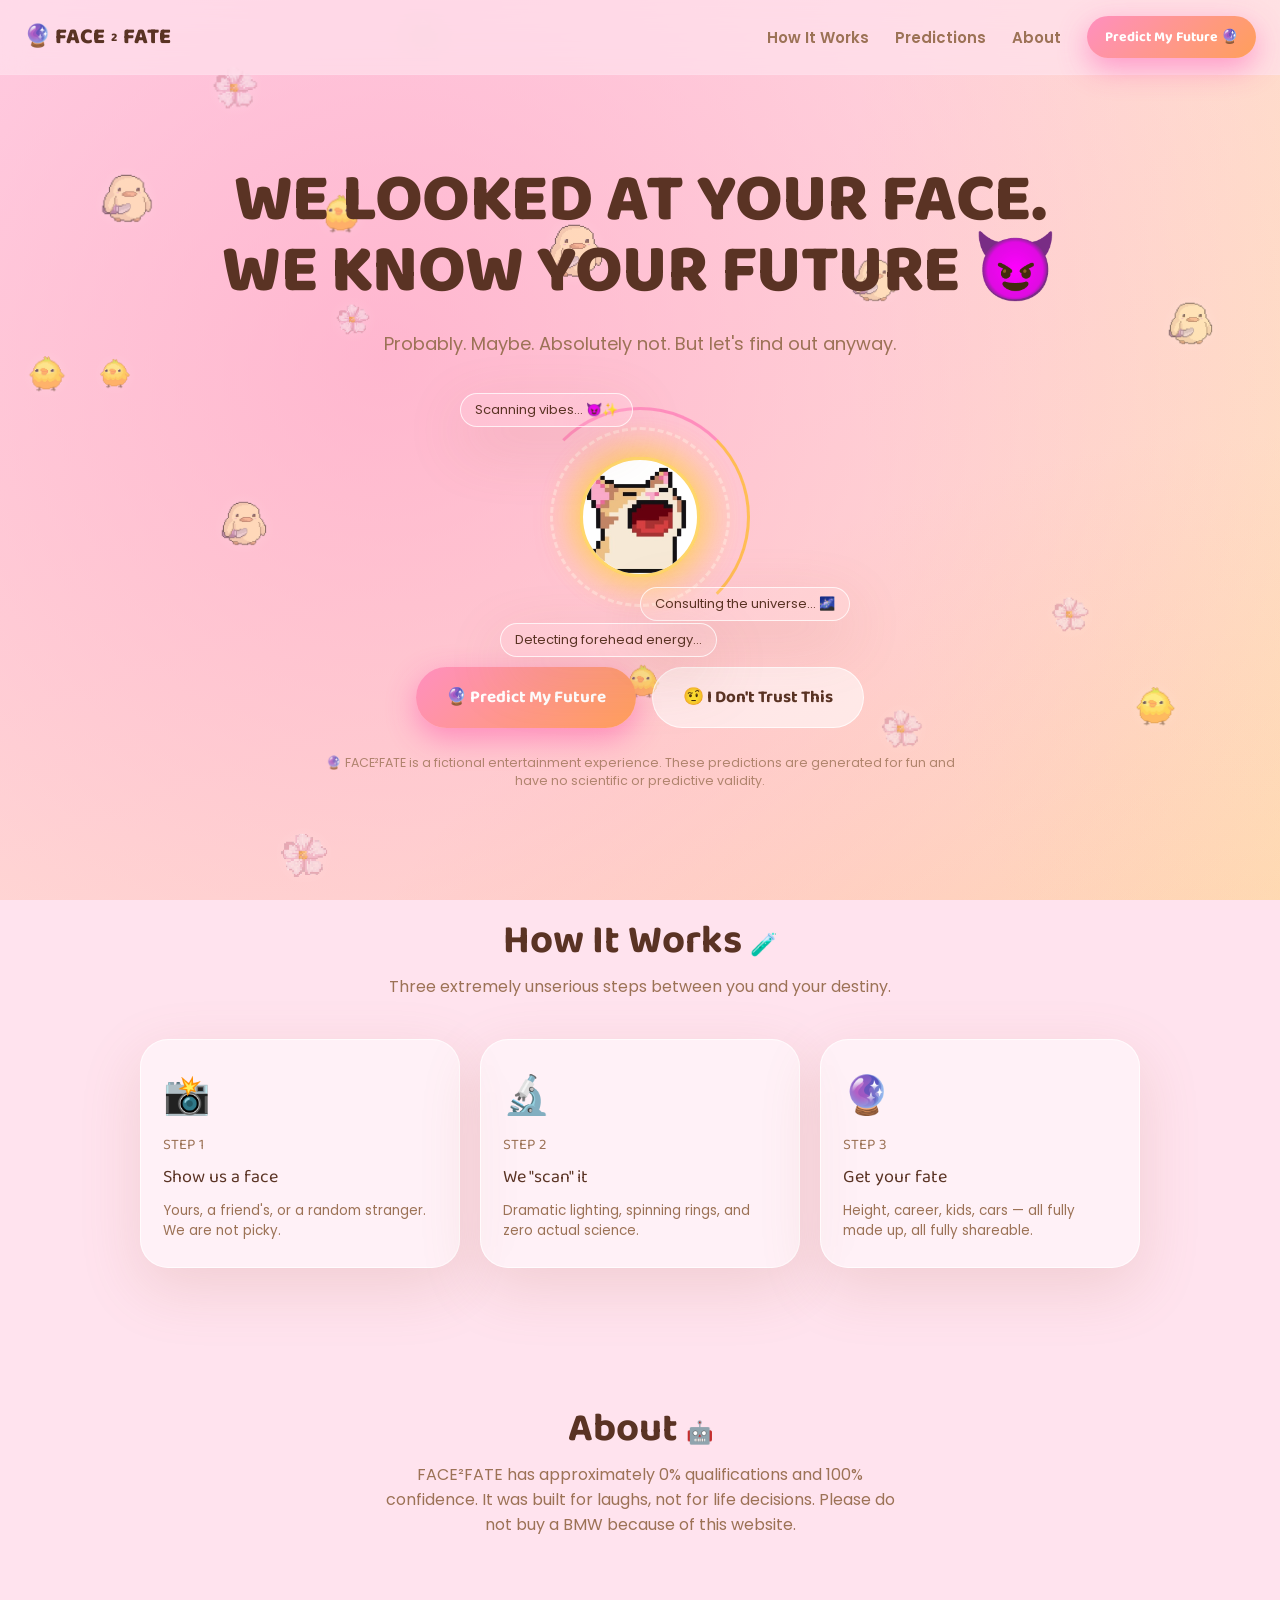
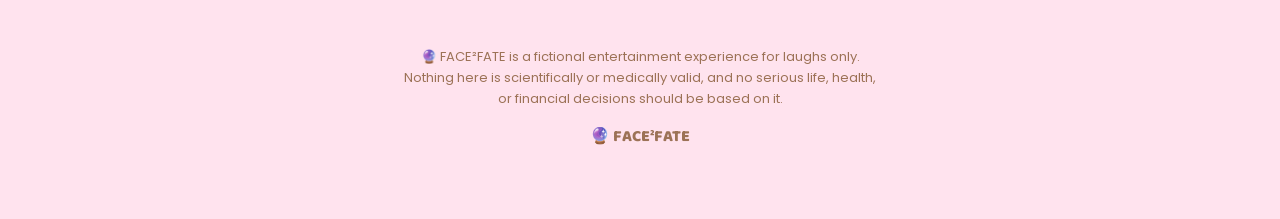
==== commit 2bd766e7: "fin" ====
--- a/frontend/index.html
+++ b/frontend/index.html
@@ -1,72 +1,1353 @@
 <!DOCTYPE html>
 <html lang="en">
 <head>
-<meta charset="UTF-8" />
-<meta name="viewport" content="width=device-width, initial-scale=1.0" />
-<title>Trivia Trapdoor — play a game, unlock a fact</title>
+<meta charset="UTF-8">
+<meta name="viewport" content="width=device-width, initial-scale=1.0">
+<title>FACE²FATE — We Looked At Your Face. We Know Your Future.</title>
 <link rel="preconnect" href="https://fonts.googleapis.com">
-<link rel="preconnect" href="https://fonts.gstatic.com" crossorigin>
-<link href="https://fonts.googleapis.com/css2?family=Baloo+2:wght@500;600;700;800&family=Nunito+Sans:ital,wght@0,400;0,600;0,700;1,700&display=swap" rel="stylesheet">
-<link rel="stylesheet" href="style.css" />
+<link href="https://fonts.googleapis.com/css2?family=Baloo+2:wght@500;600;700;800&family=Poppins:wght@400;500;600;700&display=swap" rel="stylesheet">
+<style>
+  :root{
+    --pink:#ff8fbf;
+    --orange:#ff9f5a;
+    --gold:#ffbe55;
+    --yellow:#ffd66b;
+    --bg-deep:#ffe3ee;
+    --bg-deep2:#fff0c9;
+    --glass:rgba(255,255,255,0.5);
+    --glass-border:rgba(255,255,255,0.75);
+    --ink:#5a3324;
+    --ink-dim:#9c7256;
+    --radius-lg:28px;
+    --radius-md:20px;
+    --radius-sm:14px;
+  }
+  *{box-sizing:border-box;}
+  html{scroll-behavior:smooth;}
+  body{
+    margin:0;
+    font-family:'Poppins',sans-serif;
+    color:var(--ink);
+    background:var(--bg-deep);
+    overflow-x:hidden;
+    min-height:100vh;
+  }
+  h1,h2,h3,.display{
+    font-family:'Baloo 2',cursive;
+    line-height:1.05;
+    margin:0;
+  }
+  a{color:inherit;}
+  button{font-family:inherit;}
+
+  /* ---------- animated background ---------- */
+  .bg-wrap{
+    position:fixed;
+    inset:0;
+    z-index:-2;
+    background:
+      radial-gradient(circle at 15% 20%, rgba(255,143,191,0.55), transparent 45%),
+      radial-gradient(circle at 85% 15%, rgba(255,214,107,0.55), transparent 50%),
+      radial-gradient(circle at 50% 85%, rgba(255,159,90,0.45), transparent 55%),
+      linear-gradient(160deg, var(--bg-deep), var(--bg-deep2) 60%, #ffd9b0 100%);
+    background-size:200% 200%;
+    animation: bgShift 18s ease-in-out infinite;
+  }
+  @keyframes bgShift{
+    0%{background-position:0% 0%;}
+    50%{background-position:100% 60%;}
+    100%{background-position:0% 0%;}
+  }
+  .floaters{
+    position:fixed; inset:0; z-index:-1; overflow:hidden; pointer-events:none;
+  }
+  .floater{
+    position:absolute;
+    opacity:0.55;
+    filter:drop-shadow(0 0 8px rgba(255,255,255,0.25));
+    animation-name: floatUp;
+    animation-timing-function: ease-in-out;
+    animation-iteration-count: infinite;
+    object-fit:contain;
+  }
+  @keyframes floatUp{
+    0%{ transform:translateY(0) translateX(0) rotate(0deg); }
+    50%{ transform:translateY(-40px) translateX(20px) rotate(15deg); }
+    100%{ transform:translateY(0) translateX(0) rotate(0deg); }
+  }
+
+  /* ---------- utility ---------- */
+  .wrap{max-width:1080px;margin:0 auto;padding:0 24px;}
+  .glass{
+    background:var(--glass);
+    border:1px solid var(--glass-border);
+    backdrop-filter:blur(18px);
+    -webkit-backdrop-filter:blur(18px);
+    border-radius:var(--radius-lg);
+    box-shadow:0 20px 60px rgba(180,110,90,0.18);
+  }
+  .btn{
+    display:inline-flex;align-items:center;gap:8px;
+    border:none;cursor:pointer;
+    border-radius:100px;
+    padding:16px 30px;
+    font-weight:700;
+    font-size:17px;
+    font-family:'Baloo 2',cursive;
+    transition:transform .18s ease, box-shadow .18s ease, filter .18s ease;
+    -webkit-tap-highlight-color:transparent;
+  }
+  .btn:active{transform:scale(0.95);}
+  .btn:hover{transform:translateY(-3px) scale(1.03);}
+  .btn-primary{
+    background:linear-gradient(135deg, var(--pink), var(--orange));
+    color:white;
+    box-shadow:0 10px 30px rgba(255,62,165,0.45);
+  }
+  .btn-primary:hover{ box-shadow:0 16px 40px rgba(255,62,165,0.65); }
+  .btn-ghost{
+    background:rgba(255,255,255,0.55);
+    color:var(--ink);
+    border:1.5px solid var(--glass-border);
+  }
+  .btn-ghost:hover{background:rgba(255,255,255,0.8);}
+  .btn-small{padding:10px 18px;font-size:14px;border-radius:100px;}
+  .pill{
+    display:inline-block;
+    padding:6px 16px;
+    border-radius:100px;
+    background:rgba(255,255,255,0.1);
+    border:1px solid var(--glass-border);
+    font-size:13px;
+    color:var(--ink-dim);
+  }
+  .grad-text{
+    background:linear-gradient(120deg,var(--pink),var(--yellow) 45%,var(--gold) 75%,var(--orange));
+    -webkit-background-clip:text;background-clip:text;color:transparent;
+  }
+  .screen{ display:none; animation:fadeIn .5s ease both; }
+  .screen.active{ display:block; }
+  @keyframes fadeIn{ from{opacity:0; transform:translateY(14px);} to{opacity:1; transform:translateY(0);} }
+  @media (prefers-reduced-motion: reduce){
+    *{animation-duration:0.001ms !important; animation-iteration-count:1 !important; transition-duration:0.001ms !important;}
+  }
+  :focus-visible{ outline:3px solid var(--yellow); outline-offset:3px; border-radius:8px; }
+
+  /* ---------- navbar ---------- */
+  nav{
+    position:sticky; top:0; z-index:50;
+    display:flex; align-items:center; justify-content:space-between;
+    padding:16px 24px;
+    backdrop-filter:blur(14px); -webkit-backdrop-filter:blur(14px);
+    background:rgba(255,227,238,0.65);
+    border-bottom:1px solid rgba(255,255,255,0.08);
+  }
+  .logo{
+    font-family:'Baloo 2',cursive; font-weight:800; font-size:22px;
+    display:flex; align-items:center; gap:6px;
+  }
+  .navlinks{ display:flex; gap:26px; align-items:center; }
+  .navlinks a{ font-size:15px; color:var(--ink-dim); text-decoration:none; font-weight:600; }
+  .navlinks a:hover{ color:var(--ink); }
+  @media (max-width:760px){ .navlinks .navlink{display:none;} }
+
+  /* ---------- hero ---------- */
+  .hero{ padding:90px 24px 60px; text-align:center; position:relative; }
+  .hero h1{
+    font-size:clamp(34px,7vw,68px);
+    font-weight:800;
+    letter-spacing:-0.5px;
+  }
+  .hero p.sub{
+    margin:22px auto 0;
+    max-width:520px;
+    font-size:18px;
+    color:var(--ink-dim);
+  }
+  .scanner-hero{
+    margin:50px auto 10px;
+    width:220px; height:220px;
+    position:relative;
+    display:flex;align-items:center;justify-content:center;
+  }
+  .scanner-hero .ring{
+    position:absolute; inset:0;
+    border-radius:50%;
+    border:3px solid transparent;
+    border-top-color:var(--pink);
+    border-right-color:var(--gold);
+    animation:spin 3s linear infinite;
+  }
+  .scanner-hero .ring2{
+    position:absolute; inset:20px;
+    border-radius:50%;
+    border:3px dashed rgba(255,255,255,0.35);
+    animation:spin 6s linear infinite reverse;
+  }
+  @keyframes spin{ to{ transform:rotate(360deg); } }
+  .face-crossfade{
+    position:relative;
+    width:120px; height:120px;
+  }
+  .face-photo{
+    position:absolute; top:0; left:0;
+    width:120px; height:120px;
+    border-radius:50%;
+    object-fit:cover;
+    background:#fff;
+    border:3px solid var(--yellow);
+    filter:drop-shadow(0 0 20px rgba(255,214,10,0.5));
+  }
+  .photo-a{ animation: crossfadeA 0.8s ease-in-out infinite, pulseFace 2.4s ease-in-out infinite; }
+  .photo-b{ animation: crossfadeB 0.8s ease-in-out infinite, pulseFace 2.4s ease-in-out infinite; }
+  @keyframes crossfadeA{
+    0%, 38%   { opacity:1; }
+    50%, 88%  { opacity:0; }
+    100%      { opacity:1; }
+  }
+  @keyframes crossfadeB{
+    0%, 38%   { opacity:0; }
+    50%, 88%  { opacity:1; }
+    100%      { opacity:0; }
+  }
+  @keyframes pulseFace{ 0%,100%{ transform:scale(1);} 50%{ transform:scale(1.08);} }
+  .float-tag{
+    position:absolute;
+    font-size:13px;
+    padding:6px 14px;
+    border-radius:100px;
+    background:rgba(255,255,255,0.1);
+    border:1px solid var(--glass-border);
+    white-space:nowrap;
+    animation:tagFloat 4s ease-in-out infinite;
+  }
+  @keyframes tagFloat{ 0%,100%{transform:translateY(0);} 50%{transform:translateY(-10px);} }
+  .cta-row{ display:flex; gap:16px; justify-content:center; flex-wrap:wrap; margin-top:40px; }
+  .disclaimer-strip{
+    margin:26px auto 0; max-width:640px;
+    font-size:12.5px; color:var(--ink-dim); opacity:0.8;
+  }
+
+  /* ---------- section titles ---------- */
+  .section{ padding:70px 24px; position:relative; }
+  .section-title{
+    font-size:clamp(26px,4.4vw,40px);
+    text-align:center;
+    margin-bottom:12px;
+  }
+  .section-sub{ text-align:center; color:var(--ink-dim); max-width:520px; margin:0 auto 40px; }
+
+  /* ---------- upload screen ---------- */
+  .upload-card{ max-width:640px; margin:40px auto; padding:44px; text-align:center; }
+  .dropzone{
+    position:relative;
+    min-height:220px;
+    display:flex; align-items:center; justify-content:center;
+    border:2.5px dashed rgba(255,255,255,0.35);
+    border-radius:var(--radius-md);
+    padding:50px 20px;
+    cursor:pointer;
+    overflow:hidden;
+    transition:border-color .2s, background .2s;
+  }
+  .dropzone:hover, .dropzone.drag{ border-color:var(--pink); background:rgba(255,62,165,0.08); }
+  .dropzone.camera-active{ cursor:default; padding:0; border-style:solid; border-color:var(--gold); }
+  .dropzone .big-emoji{ font-size:52px; display:block; margin-bottom:14px; }
+  .dropzone .main-txt{ font-family:'Baloo 2',cursive; font-size:20px; }
+  .dropzone .sub-txt{ color:var(--ink-dim); font-size:14px; margin-top:6px; }
+  #cameraVideo{
+    width:100%; height:100%; min-height:220px;
+    object-fit:cover; border-radius:calc(var(--radius-md) - 3px);
+    display:none;
+  }
+  #previewImg{
+    width:100%; height:100%; min-height:220px;
+    object-fit:cover; border-radius:calc(var(--radius-md) - 3px);
+    display:none;
+  }
+  .dropzone.has-preview{ cursor:pointer; padding:0; border-style:solid; border-color:var(--pink); }
+  #fileInput{ display:none; }
+  .upload-actions{ display:flex; gap:14px; justify-content:center; margin-top:24px; flex-wrap:wrap; }
+  .preview-wrap{ margin-top:26px; }
+  .preview-wrap img{ max-width:220px; border-radius:20px; border:3px solid var(--glass-border); }
+  .tiny-note{ font-size:13px; color:var(--ink-dim); margin-top:18px; }
+
+  /* ---------- scanner screen ---------- */
+  .scan-stage{ position:relative; max-width:480px; margin:30px auto; text-align:center; padding:40px 30px; }
+  .scan-orbit-wrap{ position:relative; width:320px; height:320px; margin:0 auto 6px; }
+  .scan-frame{
+    position:absolute; top:50%; left:50%; transform:translate(-50%,-50%);
+    width:240px; height:240px;
+    border-radius:28px; overflow:hidden;
+    border:3px solid var(--gold);
+    box-shadow:0 0 40px rgba(34,211,238,0.5);
+  }
+  .orbit-bubble{
+    position:absolute; top:50%; left:50%;
+    transform:translate(-50%,-50%);
+    padding:6px 12px;
+    border-radius:100px;
+    font-size:12px;
+    font-family:'Baloo 2',cursive;
+    white-space:nowrap;
+    background:rgba(90,51,36,0.14);
+    border:1px solid var(--glass-border);
+    pointer-events:none;
+    z-index:5;
+  }
+  .scan-frame img{ width:100%; height:100%; object-fit:cover; display:block; }
+  .scan-line{
+    position:absolute; left:0; right:0; height:3px;
+    background:linear-gradient(90deg, transparent, var(--gold), transparent);
+    box-shadow:0 0 12px 3px var(--gold);
+    animation:scanMove 1.6s ease-in-out infinite;
+  }
+  @keyframes scanMove{ 0%{ top:0%;} 50%{top:96%;} 100%{top:0%;} }
+  .corner{ position:absolute; width:26px; height:26px; border:3px solid var(--yellow); }
+  .corner.tl{ top:6px; left:6px; border-right:none; border-bottom:none; }
+  .corner.tr{ top:6px; right:6px; border-left:none; border-bottom:none; }
+  .corner.bl{ bottom:6px; left:6px; border-right:none; border-top:none; }
+  .corner.br{ bottom:6px; right:6px; border-left:none; border-top:none; }
+  .scan-msg{ font-family:'Baloo 2',cursive; font-size:19px; min-height:28px; }
+  .progress-outer{
+    width:100%; height:14px; border-radius:100px; background:rgba(90,51,36,0.14);
+    margin-top:20px; overflow:hidden; border:1px solid var(--glass-border);
+  }
+  .progress-inner{
+    height:100%; border-radius:100px; width:0%;
+    background:linear-gradient(90deg, var(--pink), var(--yellow), var(--gold));
+    transition:width .4s ease;
+  }
+  .progress-pct{ margin-top:8px; font-size:13px; color:var(--ink-dim); }
+
+  /* ---------- results ---------- */
+  .result-header{ text-align:center; padding:50px 24px 10px; }
+  .subject-card{
+    max-width:340px; margin:24px auto; padding:26px; text-align:center;
+  }
+  .subject-card img{ width:140px; height:140px; object-fit:cover; border-radius:50%; border:4px solid var(--yellow); }
+  .accuracy{ font-family:'Baloo 2',cursive; font-size:30px; margin-top:14px; }
+  .accuracy-note{ font-size:12px; color:var(--ink-dim); margin-top:4px; }
+
+  .meter-grid{
+    display:grid; grid-template-columns:repeat(auto-fit,minmax(230px,1fr));
+    gap:16px; max-width:900px; margin:30px auto 0;
+  }
+  .meter-card{ padding:18px 20px; }
+  .meter-label{ display:flex; justify-content:space-between; font-size:14px; margin-bottom:8px; font-weight:600; }
+  .meter-bar-outer{ height:10px; border-radius:100px; background:rgba(90,51,36,0.14); overflow:hidden; }
+  .meter-bar-inner{ height:100%; border-radius:100px; width:0%; transition:width 1.1s cubic-bezier(.2,.8,.2,1); }
+
+  .height-card{ max-width:560px; margin:50px auto; padding:40px; text-align:center; }
+  .height-num{ font-family:'Baloo 2',cursive; font-size:64px; margin:10px 0; }
+  .height-conf{ color:var(--ink-dim); font-size:14px; margin-bottom:14px; }
+  .height-explain{ font-size:15px; line-height:1.6; max-width:440px; margin:0 auto; color:var(--ink); }
+
+  .pred-grid{
+    display:grid; grid-template-columns:repeat(auto-fit,minmax(250px,1fr));
+    gap:20px; max-width:1000px; margin:0 auto;
+  }
+  .pred-card{
+    padding:26px 22px; text-align:left; position:relative; overflow:hidden;
+    transition:transform .25s ease;
+  }
+  .pred-card:hover{ transform:translateY(-6px); }
+  .pred-emoji{ font-size:38px; display:block; margin-bottom:10px; }
+  .pred-title{ font-family:'Baloo 2',cursive; font-size:15px; color:var(--ink-dim); margin-bottom:6px; }
+  .pred-value{ font-family:'Baloo 2',cursive; font-size:24px; margin-bottom:10px; }
+  .pred-conf{ font-size:12px; color:var(--yellow); margin-bottom:10px; }
+  .pred-explain{ font-size:13.5px; line-height:1.5; color:var(--ink-dim); }
+
+  .stats-grid{
+    display:grid; grid-template-columns:repeat(auto-fit,minmax(210px,1fr));
+    gap:16px; max-width:960px; margin:0 auto;
+  }
+  .stat-card{ padding:20px; text-align:center; }
+  .stat-num{ font-family:'Baloo 2',cursive; font-size:36px; }
+  .stat-label{ font-size:12.5px; color:var(--ink-dim); margin-top:6px; letter-spacing:0.3px; }
+
+  .science-card{ max-width:760px; margin:0 auto; padding:36px; }
+  .formula{
+    font-family:'Baloo 2',cursive;
+    background:rgba(0,0,0,0.25);
+    border-radius:16px; padding:14px 18px; margin:10px 0;
+    font-size:15px; text-align:center;
+  }
+
+  .roast-box{ max-width:600px; margin:0 auto; padding:34px; text-align:center; }
+  .roast-text{ font-size:18px; font-family:'Baloo 2',cursive; min-height:60px; margin-bottom:20px; }
+
+  .random-box{ max-width:600px; margin:0 auto; padding:34px; text-align:center; }
+  .random-text{ font-size:17px; min-height:50px; margin-bottom:18px; }
+
+  .share-card{
+    max-width:380px; margin:0 auto; padding:30px; text-align:center;
+    background:linear-gradient(160deg, rgba(255,62,165,0.18), rgba(124,58,237,0.22));
+  }
+  .share-card img{ width:90px;height:90px;border-radius:50%;object-fit:cover;border:3px solid var(--yellow); }
+  .share-logo{ font-family:'Baloo 2',cursive; font-weight:800; font-size:18px; margin-top:10px; }
+  .share-line{ font-size:13px; margin:4px 0; color:var(--ink-dim); }
+  .share-stats{ display:flex; flex-wrap:wrap; gap:8px; justify-content:center; margin:14px 0; }
+  .share-stats span{ font-size:12px; background:rgba(90,51,36,0.14); padding:5px 10px; border-radius:100px; }
+  .share-oneliner{ font-family:'Baloo 2',cursive; font-size:14px; margin:10px 0; }
+  .share-footer{ font-size:11px; opacity:0.7; margin-top:10px; }
+  .share-actions{ display:flex; gap:10px; justify-content:center; flex-wrap:wrap; margin-top:26px; }
+
+  .action-row{ display:flex; gap:16px; justify-content:center; flex-wrap:wrap; margin:50px auto; }
+
+  .compare-grid{ display:grid; grid-template-columns:1fr 1fr; gap:20px; max-width:760px; margin:20px auto; }
+  @media (max-width:600px){ .compare-grid{ grid-template-columns:1fr; } }
+  .compare-col{ padding:22px; text-align:center; }
+  .compare-col img{ width:80px;height:80px;border-radius:50%;object-fit:cover;border:3px solid var(--gold); margin-bottom:10px;}
+  .compare-row{ display:flex; justify-content:space-between; font-size:13.5px; padding:6px 0; border-bottom:1px solid rgba(255,255,255,0.08); }
+
+  footer{ text-align:center; padding:50px 24px 70px; color:var(--ink-dim); font-size:13px; }
+  footer .foot-disclaimer{ max-width:480px; margin:0 auto 14px; line-height:1.6; }
+
+  .confetti-piece{
+    position:fixed; top:-20px; z-index:999; pointer-events:none;
+    border-radius:2px;
+  }
+  @keyframes confettiFall{
+    to{ transform:translateY(110vh) rotate(540deg); opacity:0.3; }
+  }
+</style>
 </head>
 <body>
 
-  <!-- decorative doodles, purely visual -->
-  <svg class="doodle doodle-star" viewBox="0 0 24 24" aria-hidden="true"><path d="M12 0l2.6 8.1H23l-6.9 5 2.6 8.1L12 16.2 5.3 21.2l2.6-8.1L1 8.1h8.4z"/></svg>
-  <svg class="doodle doodle-squiggle" viewBox="0 0 100 20" aria-hidden="true"><path d="M2 10 Q 15 0, 28 10 T 54 10 T 80 10 T 106 10" stroke-width="4" fill="none" stroke-linecap="round"/></svg>
-  <svg class="doodle doodle-blob" viewBox="0 0 200 200" aria-hidden="true"><path d="M45,-58C59,-49,71,-35,75,-19C79,-3,75,15,66,30C57,45,43,57,26,64C9,71,-11,73,-29,67C-47,61,-62,47,-70,29C-78,11,-79,-11,-71,-29C-63,-47,-46,-61,-28,-68C-10,-75,10,-75,27,-68C27,-68,31,-67,45,-58Z" /></svg>
-  <svg class="doodle doodle-sparkle" viewBox="0 0 24 24" aria-hidden="true"><path d="M12 2c.6 3.4 1.6 4.4 5 5-3.4.6-4.4 1.6-5 5-.6-3.4-1.6-4.4-5-5 3.4-.6 4.4-1.6 5-5z"/></svg>
-  <svg class="doodle doodle-heart" viewBox="0 0 24 24" aria-hidden="true"><path d="M12 21s-7.5-4.6-10-9.3C.4 8.4 2 5 5.5 5c2 0 3.4 1 4.5 2.6C11.1 6 12.5 5 14.5 5 18 5 19.6 8.4 22 11.7 19.5 16.4 12 21 12 21z"/></svg>
-  <svg class="doodle doodle-swirl" viewBox="0 0 60 60" aria-hidden="true"><path d="M30 5c14 0 25 9 25 22s-9 20-20 20-16-7-16-15 6-13 14-13 11 5 11 10-4 8-9 8" stroke-width="4" fill="none" stroke-linecap="round"/></svg>
-
+<div class="bg-wrap"></div>
+<div class="floaters" id="floaters"></div>
+
+<nav>
+  <div class="logo">🔮 FACE<sup style="font-size:12px">2</sup>FATE</div>
+  <div class="navlinks">
+    <a class="navlink" href="#howitworks">How It Works</a>
+    <a class="navlink" href="#predictions">Predictions</a>
+    <a class="navlink" href="#about">About</a>
+    <button class="btn btn-primary btn-small" onclick="goTo('upload')">Predict My Future 🔮</button>
+  </div>
+</nav>
+
+<!-- ===================== HERO / LANDING ===================== -->
+<section id="home" class="screen active" data-screen="home">
+  <div class="hero wrap">
+    <h1>WE LOOKED AT YOUR FACE.<br> WE KNOW YOUR FUTURE 😈</h1>
+    <p class="sub">Probably. Maybe. Absolutely not. But let's find out anyway.</p>
+
+    <div class="scanner-hero">
+      <div class="ring"></div>
+      <div class="ring2"></div>
+      <div class="face-crossfade">
+        <img src="[data-uri]" class="face-photo photo-a" alt="Face preview">
+        <img src="[data-uri]" class="face-photo photo-b" alt="Face preview">
+      </div>
+      <span class="float-tag glass" style="top:-14px; left:-70px;">Scanning vibes… 😈✨</span>
+      <span class="float-tag glass" style="bottom:6px; right:-100px;">Consulting the universe… 🌌</span>
+      <span class="float-tag glass" style="bottom:-30px; left:-30px;">Detecting forehead energy…</span>
+    </div>
+
+    <div class="cta-row">
+      <button class="btn btn-primary" onclick="goTo('upload')">🔮 Predict My Future</button>
+      <button class="btn btn-ghost" onclick="wobbleDoubt()">🤨 I Don't Trust This</button>
+    </div>
+    <p class="disclaimer-strip">🔮 FACE²FATE is a fictional entertainment experience. These predictions are generated for fun and have no scientific or predictive validity.</p>
+  </div>
+
+  <div id="howitworks" class="section">
+    <h2 class="section-title">How It Works <span style="font-size:22px">🧪</span></h2>
+    <p class="section-sub">Three extremely unserious steps between you and your destiny.</p>
+    <div class="pred-grid">
+      <div class="glass pred-card"><span class="pred-emoji">📸</span><div class="pred-title">STEP 1</div><div class="pred-value" style="font-size:18px">Show us a face</div><div class="pred-explain">Yours, a friend's, or a random stranger. We are not picky.</div></div>
+      <div class="glass pred-card"><span class="pred-emoji">🔬</span><div class="pred-title">STEP 2</div><div class="pred-value" style="font-size:18px">We "scan" it</div><div class="pred-explain">Dramatic lighting, spinning rings, and zero actual science.</div></div>
+      <div class="glass pred-card"><span class="pred-emoji">🔮</span><div class="pred-title">STEP 3</div><div class="pred-value" style="font-size:18px">Get your fate</div><div class="pred-explain">Height, career, kids, cars — all fully made up, all fully shareable.</div></div>
+    </div>
+  </div>
+
+  <div id="about" class="section" style="padding-bottom:20px;">
+    <h2 class="section-title">About <span style="font-size:22px">🤖</span></h2>
+    <p class="section-sub">FACE²FATE has approximately 0% qualifications and 100% confidence. It was built for laughs, not for life decisions. Please do not buy a BMW because of this website.</p>
+  </div>
+</section>
+
+<!-- ===================== UPLOAD SCREEN ===================== -->
+<section class="screen" data-screen="upload">
   <div class="wrap">
-
-    <!-- ============ HOME VIEW ============ -->
-    <section id="homeView" class="view">
-      <header class="hero">
-        <p class="kicker">a small game before every fact</p>
-        <h1 class="hero-title">Trivia<br><span class="rainbow-word"><span>T</span><span>r</span><span>a</span><span>p</span><span>d</span><span>o</span><span>o</span><span>r</span></span></h1>
-        <p class="hero-sub">Pick a topic below, play a quick round, and the fact drops through the trapdoor when you win. Eight topics, eight tiny games — none of them take longer than your coffee.</p>
-      </header>
-
-      <div id="factGrid" class="fact-grid" role="list"></div>
-
-      <footer class="site-footer">
-        <p>Made for curious minds who hate boring trivia lists.</p>
-      </footer>
-    </section>
-
-    <!-- ============ GAME VIEW ============ -->
-    <section id="gameView" class="view hidden">
-      <button id="backBtn" class="back-btn" type="button">&larr; back to topics</button>
-
-      <div id="gamePanel" class="game-panel">
-        <div class="game-panel-head">
-          <span id="gameEmoji" class="game-emoji"></span>
-          <div>
-            <h2 id="gameTitle"></h2>
-            <p id="gameInstructions" class="game-instructions"></p>
-          </div>
+    <div class="result-header">
+      <h2 class="section-title">Show us the face that started all this. 😈✨</h2>
+    </div>
+    <div class="glass upload-card">
+      <div class="dropzone" id="dropzone">
+        <div id="dropzoneContent">
+          <span class="big-emoji">📸</span>
+          <div class="main-txt">Drop a face here</div>
+          <div class="sub-txt">or click to upload</div>
         </div>
-
-        <div id="gameArea" class="game-area"></div>
-
-        <p id="gameStatus" class="game-status" aria-live="polite"></p>
+        <video id="cameraVideo" autoplay playsinline muted style="display:none;"></video>
+        <img id="previewImg" alt="Uploaded face preview" style="display:none;">
       </div>
-
-      <div id="factReveal" class="fact-reveal hidden">
-        <div class="fact-reveal-card">
-          <div class="fact-note">
-            <p class="fact-reveal-label">trapdoor opened</p>
-            <p id="factText" class="fact-text"></p>
-          </div>
-          <button id="nextFactBtn" class="next-btn" type="button">back to topics &rarr;</button>
+      <input type="file" id="fileInput" accept="image/*">
+      <p class="tiny-note" id="previewHint" style="display:none;">Looking good. Ready when you are. 😌</p>
+      <div class="upload-actions">
+        <button class="btn btn-ghost" id="cameraBtn">📷 Use Camera</button>
+        <button class="btn btn-ghost" id="randomBtn">🎲 Use a Random Stranger</button>
+      </div>
+      <button class="btn btn-primary btn-small" id="captureBtn" style="display:none; margin-top:14px;">📸 Capture</button>
+      <p class="tiny-note">Don't worry. We're only judging your future. 😌<br>Entertainment only. Our AI has approximately 0% qualifications.</p>
+      <div style="margin-top:20px;">
+        <button class="btn btn-primary" id="startScanBtn" disabled>🔮 Reveal My Destiny</button>
+      </div>
+    </div>
+  </div>
+</section>
+
+<!-- ===================== SCANNER SCREEN ===================== -->
+<section class="screen" data-screen="scan">
+  <div class="wrap">
+    <div class="glass scan-stage">
+      <button class="btn btn-ghost btn-small" id="muteBtn" style="position:absolute; top:16px; right:16px;">🔊</button>
+      <div class="scan-orbit-wrap" id="scanOrbitWrap">
+        <div class="scan-frame">
+          <img id="scanImg" alt="Face being scanned">
+          <div class="scan-line"></div>
+          <div class="corner tl"></div><div class="corner tr"></div>
+          <div class="corner bl"></div><div class="corner br"></div>
         </div>
       </div>
-    </section>
-
+      <div class="scan-msg" id="scanMsg">😈✨ Locating forehead…</div>
+      <div class="progress-outer"><div class="progress-inner" id="scanProgress"></div></div>
+      <div class="progress-pct" id="scanPct">0%</div>
+    </div>
   </div>
-
-<script src="script.js"></script>
+</section>
+
+<!-- ===================== RESULTS SCREEN ===================== -->
+<section class="screen" data-screen="results">
+  <div class="wrap">
+    <div class="result-header">
+      <p class="pill">DESTINY FOUND ✨</p>
+      <h2 class="section-title" style="margin-top:14px;">Subject Detected.</h2>
+    </div>
+
+    <div class="glass subject-card">
+      <img id="resultImg" alt="Scanned face">
+      <div class="accuracy">Future Accuracy: <span class="grad-text" id="accuracyNum">97.3%</span></div>
+      <div class="accuracy-note">Accuracy may decrease dramatically if you are holding your phone upside down.</div>
+    </div>
+
+    <div class="meter-grid" id="meterGrid"></div>
+
+    <div class="glass height-card">
+      <div class="pill">📏 HEIGHT PREDICTION</div>
+      <div class="height-num grad-text" id="heightNum">5'8"</div>
+      <div class="height-conf" id="heightConf">Confidence: 73%</div>
+      <div class="height-explain" id="heightExplain"></div>
+      <button class="btn btn-ghost btn-small" style="margin-top:20px;" id="roastHeightBtn">😂 Roast My Height Prediction</button>
+      <div class="height-explain" id="heightRoast" style="margin-top:12px; color:var(--yellow);"></div>
+    </div>
+
+    <div id="predictions" class="section" style="padding-top:10px;">
+      <h2 class="section-title">YOUR FUTURE, ACCORDING TO ABSOLUTELY NOBODY </h2>
+      <div class="pred-grid" id="predGrid"></div>
+    </div>
+
+    <div class="section" style="padding-top:0;">
+      <h2 class="section-title">📊 Future Statistics</h2>
+      <div class="stats-grid" id="statsGrid"></div>
+    </div>
+
+    <div class="section" style="padding-top:0;">
+      <h2 class="section-title">🧪 The Very Real Science Behind This</h2>
+      <div class="glass science-card">
+        <p id="scienceIntro"></p>
+        <div class="formula">FACE ENERGY × JAWLINE² ÷ EYEBROW CHAOS = FUTURE CAR</div>
+        <div class="formula">FOREHEAD INDEX + SMILE VELOCITY = CHILD COUNT</div>
+        <div class="formula">NOSE ANGLE × VIBE COEFFICIENT = HEIGHT</div>
+      </div>
+    </div>
+
+    <div class="section" style="padding-top:0;">
+      <div class="glass roast-box">
+        <h3 style="font-size:22px; margin-bottom:16px;">😂 Roast Section</h3>
+        <div class="roast-text" id="roastText">Click below if you dare.</div>
+        <button class="btn btn-primary" id="roastBtn">🔥 Roast Me</button>
+      </div>
+    </div>
+
+    <div class="section" style="padding-top:0;">
+      <div class="glass random-box">
+        <h3 style="font-size:22px; margin-bottom:16px;">🎲 One Completely Unnecessary Prediction</h3>
+        <div class="random-text" id="randomText">Everyone deserves at least one useless fact about their future.</div>
+        <button class="btn btn-ghost" id="randomBtnGen">🎲 Give Me One</button>
+      </div>
+    </div>
+
+    <div class="section" style="padding-top:0;">
+      <h2 class="section-title">Your Future Deserves To Be Shared.</h2>
+      <div class="glass share-card" id="shareCard">
+        <div class="share-logo">🔮 FACE²FATE</div>
+        <img id="shareImg" alt="">
+        <div class="share-oneliner" id="shareOneliner"></div>
+        <div class="share-stats" id="shareStats"></div>
+        <div class="share-footer">Powered by highly questionable science.</div>
+      </div>
+      <div class="share-actions">
+        <button class="btn btn-ghost btn-small" id="screenshotBtn">📸 Screenshot Tip</button>
+        <button class="btn btn-ghost btn-small" id="copyBtn">📋 Copy Prediction</button>
+        <button class="btn btn-ghost btn-small" id="shareBtn">🔗 Share</button>
+        <button class="btn btn-ghost btn-small" id="shareRoastBtn">😂 Share My Roast</button>
+      </div>
+    </div>
+
+    <div class="action-row">
+      <button class="btn btn-primary" id="tryAgainBtn">🔄 Scan Another Victim</button>
+      <button class="btn btn-ghost" id="compareBtn">👯 Compare With a Friend</button>
+    </div>
+  </div>
+</section>
+
+<!-- ===================== COMPARE SCREEN ===================== -->
+<section class="screen" data-screen="compare">
+  <div class="wrap">
+    <div class="result-header">
+      <h2 class="section-title">👯 Compare Destinies</h2>
+      <p class="section-sub">Your first scan is already in. Add a friend to see who wins at life (according to nothing).</p>
+    </div>
+    <div id="compareUploadArea" class="glass upload-card">
+      <div class="dropzone" id="dropzone2">
+        <span class="big-emoji">📸</span>
+        <div class="main-txt">Drop your friend's face here</div>
+        <div class="sub-txt">or click to upload</div>
+      </div>
+      <input type="file" id="fileInput2" accept="image/*">
+      <div class="upload-actions">
+        <button class="btn btn-ghost" id="randomBtn2">🎲 Use a Random Stranger</button>
+      </div>
+    </div>
+    <div id="compareResultArea" style="display:none;">
+      <div class="compare-grid" id="compareGrid"></div>
+      <div class="action-row">
+        <button class="btn btn-primary" id="backToResultsBtn">⬅ Back to My Results</button>
+      </div>
+    </div>
+  </div>
+</section>
+
+<footer>
+  <p class="foot-disclaimer">🔮 FACE²FATE is a fictional entertainment experience for laughs only. Nothing here is scientifically or medically valid, and no serious life, health, or financial decisions should be based on it.</p>
+  <div class="logo" style="justify-content:center; font-size:16px;">🔮 FACE²FATE</div>
+</footer>
+
+<script>
+(function(){
+  "use strict";
+
+  /* ================= FLOATING BACKGROUND IMAGES ================= */
+  const floatImages = [
+    "[data-uri]